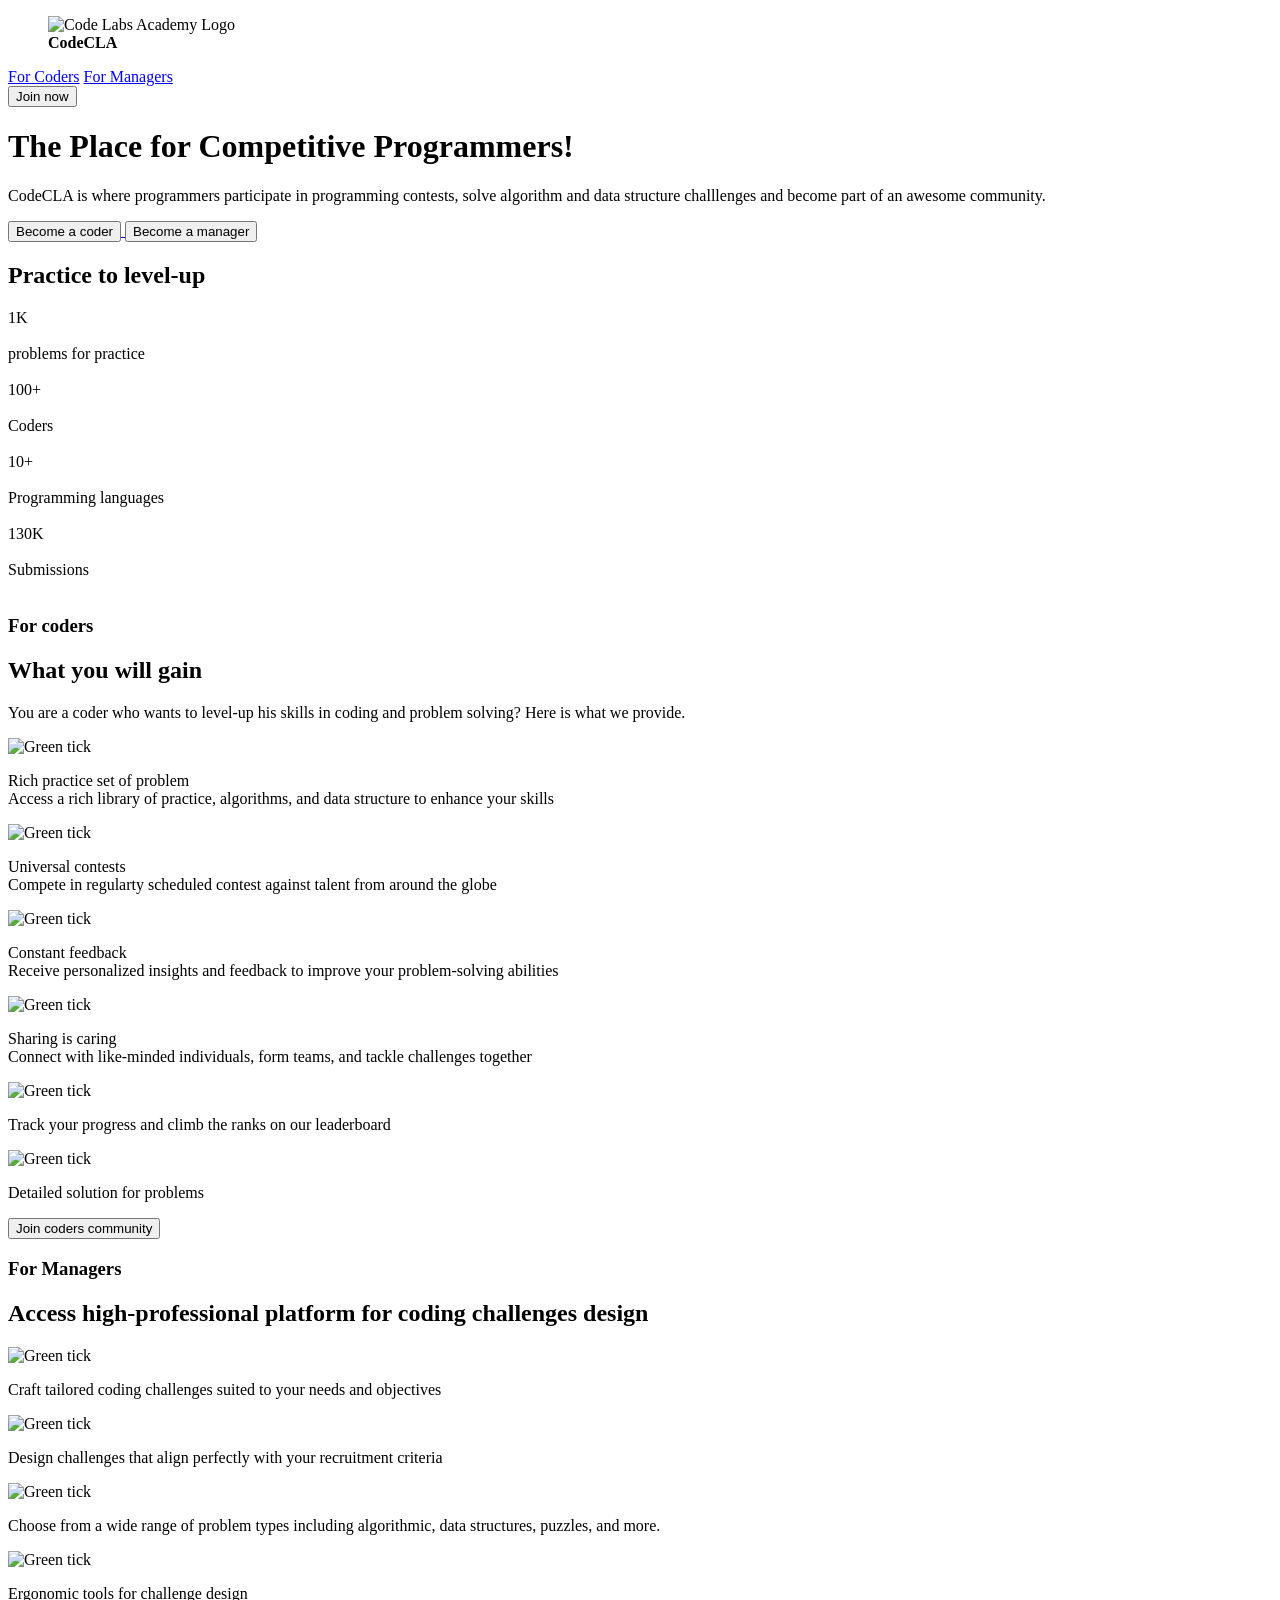
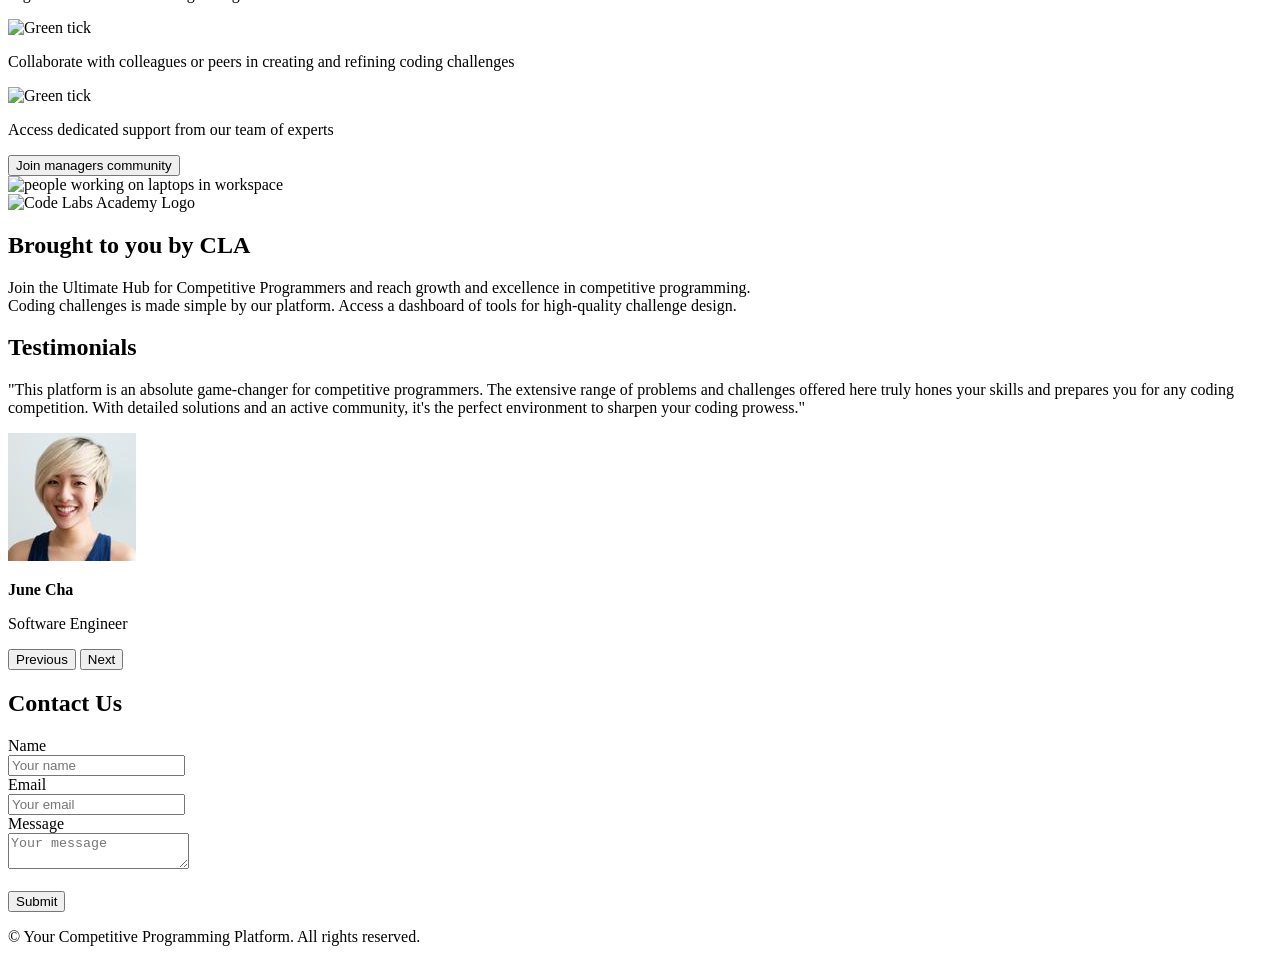
==== index.html @ bd76acc9 "fix html syntax" ====
<!doctype html>
<html lang="en">
  <head>
    <meta charset="UTF-8" />
    <meta name="viewport" content="width=device-width, initial-scale=1.0" />
    <title>Document</title>
  </head>
  <body>
    <header>
      <figure>
        <img src="assets/logo.svg" alt="Code Labs Academy Logo" />
        <figcaption><b>CodeCLA</b></figcaption>
      </figure>

      <a href="#for-coders">For Coders</a>
      <a href="#for-managers">For Managers</a>
      <br />
      <a href="pages/signup.html">
        <button type="button" id="joinBtn">Join now</button>
      </a>

      <h1>The Place for Competitive Programmers!</h1>

      <p>
        CodeCLA is where programmers participate in programming contests, solve
        algorithm and data structure challlenges and become part of an awesome
        community.
      </p>

      <a href="pages/signup.html">
        <button type="button" id="coderBtn">Become a coder</button>
      </a>
      <a href="pages/signup.html">
        <button type="button" id="managerBtn">Become a manager</button>
      </a>
    </header>

    <section>
      <h2>Practice to level-up</h2>
      <p>
        1K<br /><br />problems for practice<br /><br />
        100+<br /><br />Coders<br /><br />
        10+<br /><br />Programming languages<br /><br />
        130K <br /><br />Submissions<br /><br />
      </p>
    </section>

    <section>
      <h3 id="for-coders">For coders</h3>
      <h1>What you will gain</h1>
      <p>
        You are a coder who wants to level-up his skills in coding and problem
        solving? Here is what we provide.
      </p>
      <img src="assets/ok.svg" alt="Green tick" />
      <p>
        Rich practice set of problem<br />Access a rich library of practice,
        algorithms, and data structure to enhance your skills
      </p>
      <img src="assets/ok.svg" alt="Green tick" />
      <p>
        Universal contests<br />Compete in regularty scheduled contest against
        talent from around the globe
      </p>
      <img src="assets/ok.svg" alt="Green tick" />
      <p>
        Constant feedback<br />Receive personalized insights and feedback to
        improve your problem-solving abilities
      </p>
      <img src="assets/ok.svg" alt="Green tick" />
      <p>
        Sharing is caring<br />Connect with like-minded individuals, form teams,
        and tackle challenges together
      </p>
      <img src="assets/ok.svg" alt="Green tick" />
      <p>Track your progress and climb the ranks on our leaderboard</p>
      <img src="assets/ok.svg" alt="Green tick" />
      <p>Detailed solution for problems</p>

      <a href="pages/signup.html">
        <button type="button">Join coders community</button>
      </a>
    </section>

    <section>
      <h3 id="for-managers">For Managers</h3>
      <h1>Access high-professional platform for coding challenges design</h1>
      <img src="assets/ok.svg" alt="Green tick" />
      <p>
        Craft tailored coding challenges suited to your needs and objectives
      </p>
      <img src="assets/ok.svg" alt="Green tick" />
      <p>
        Design challenges that align perfectly with your recruitment criteria
      </p>
      <img src="assets/ok.svg" alt="Green tick" />
      <p>
        Choose from a wide range of problem types including algorithmic, data
        structures, puzzles, and more.
      </p>
      <img src="assets/ok.svg" alt="Green tick" />
      <p>Ergonomic tools for challenge design</p>
      <img src="assets/ok.svg" alt="Green tick" />
      <p>
        Collaborate with colleagues or peers in creating and refining coding
        challenges
      </p>
      <img src="assets/ok.svg" alt="Green tick" />
      <p>Access dedicated support from our team of experts</p>

      <a href="pages/signup.html">
        <button type="button">Join managers community</button>
      </a>
    </section>

    <section>
      <img src="assets/team.svg" alt="people working on laptops in workspace" />
      <br />
      <img src="assets/logo.svg" alt="Code Labs Academy Logo" />
    </section>

    <section>
      <h2>Brought to you by CLA</h2>
      <p>
        Join the Ultimate Hub for Competitive Programmers and reach growth and
        excellence in competitive programming. <br />
        Coding challenges is made simple by our platform. Access a dashboard of
        tools for high-quality challenge design.
      </p>
    </section>

    <section>
      <h2>Testimonials</h2>
      <p>
        "This platform is an absolute game-changer for competitive programmers.
        The extensive range of problems and challenges offered here truly hones
        your skills and prepares you for any coding competition. With detailed
        solutions and an active community, it's the perfect environment to
        sharpen your coding prowess."
      </p>
      <img src="assets/junecha.jpg" alt="June Cha" />
      <p><b>June Cha</b></p>
      <p>Software Engineer</p>
      <button type="button" id="prevBtn">Previous</button>
      <button type="button" id="nextBtn">Next</button>
    </section>

    <section>
      <h2>Contact Us</h2>
      <form action="/submit" method="post">
        <label for="name">Name</label><br />
        <input
          type="text"
          id="name"
          name="name"
          placeholder="Your name"
          required
        />
        <br />
        <label for="email">Email</label><br />
        <input
          type="email"
          id="email"
          name="email"
          placeholder="Your email"
          required
        />
        <br />
        <label for="message">Message</label><br />
        <textarea
          id="message"
          name="message"
          placeholder="Your message"
          required
        ></textarea>
        <br /><br />
        <button type="submit">Submit</button>
      </form>
    </section>

    <footer>
      <p>&copy; Your Competitive Programming Platform. All rights reserved.</p>
    </footer>
  </body>
</html>
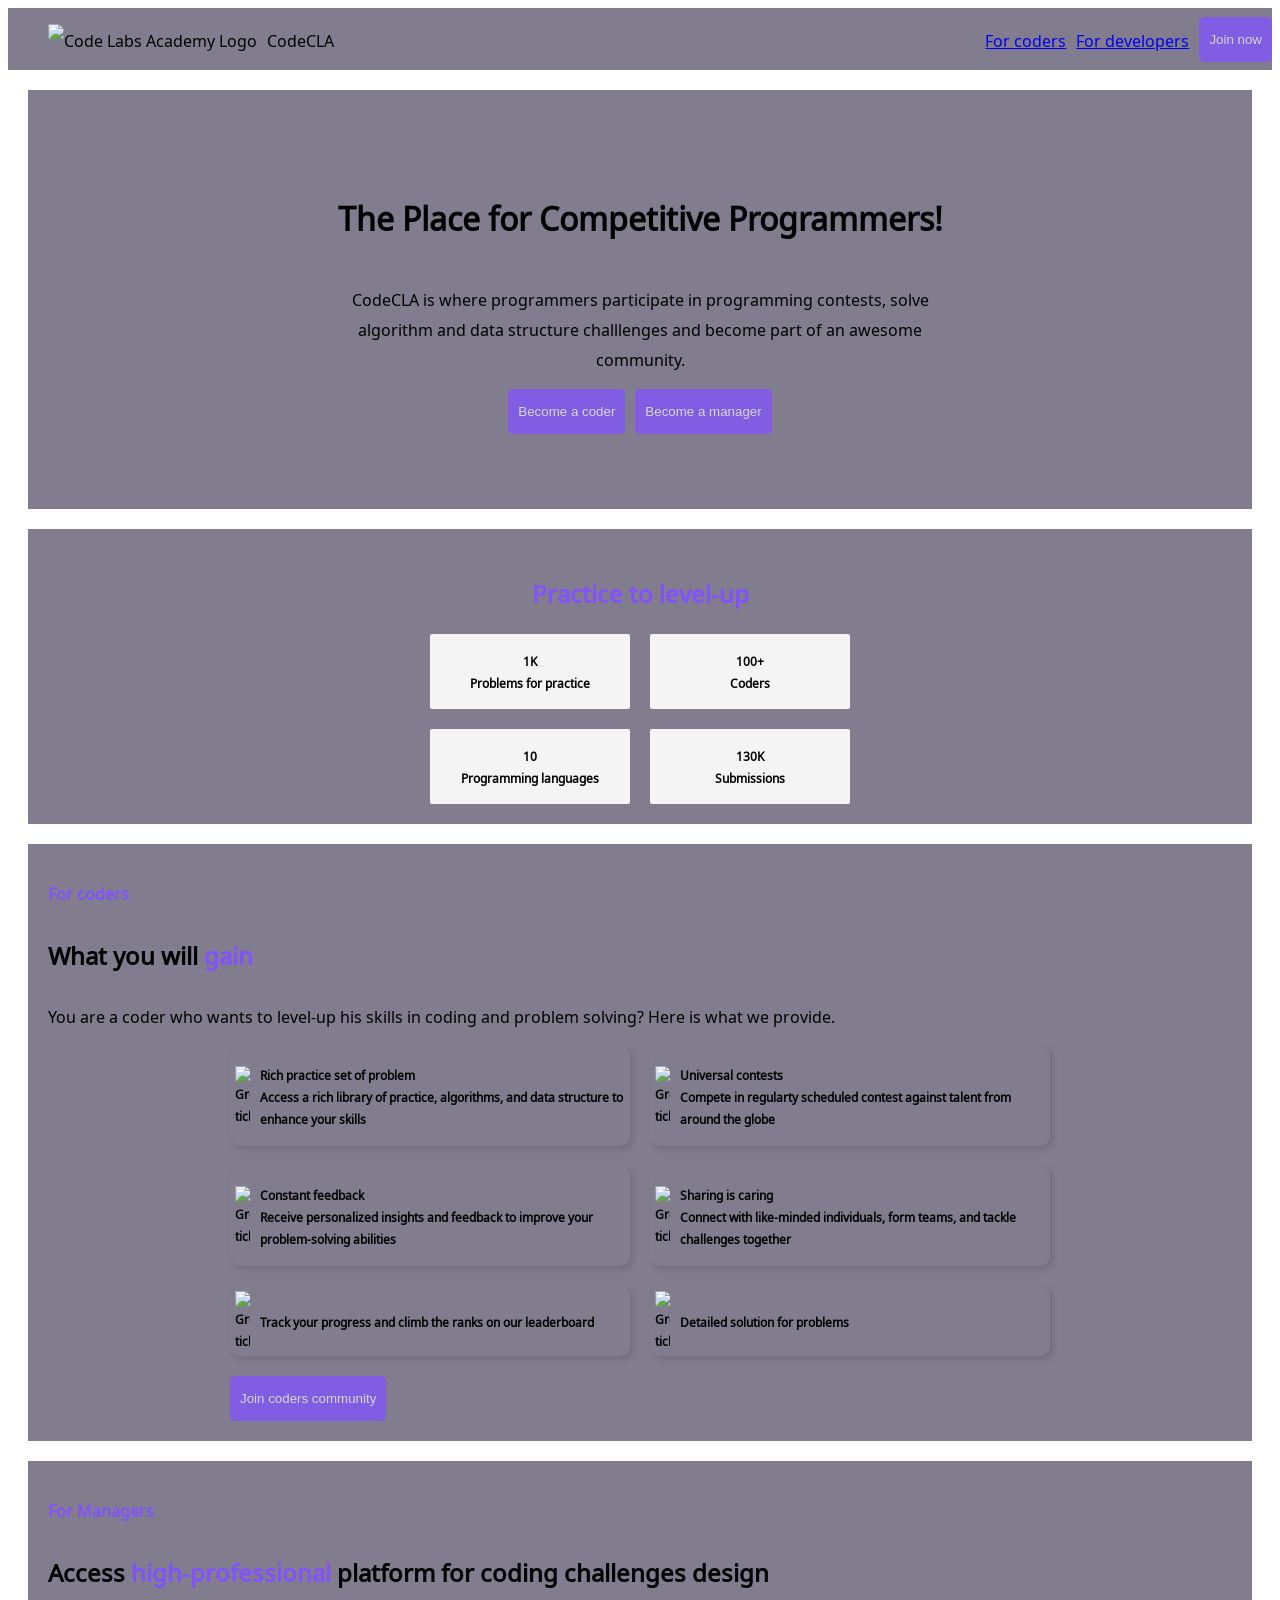
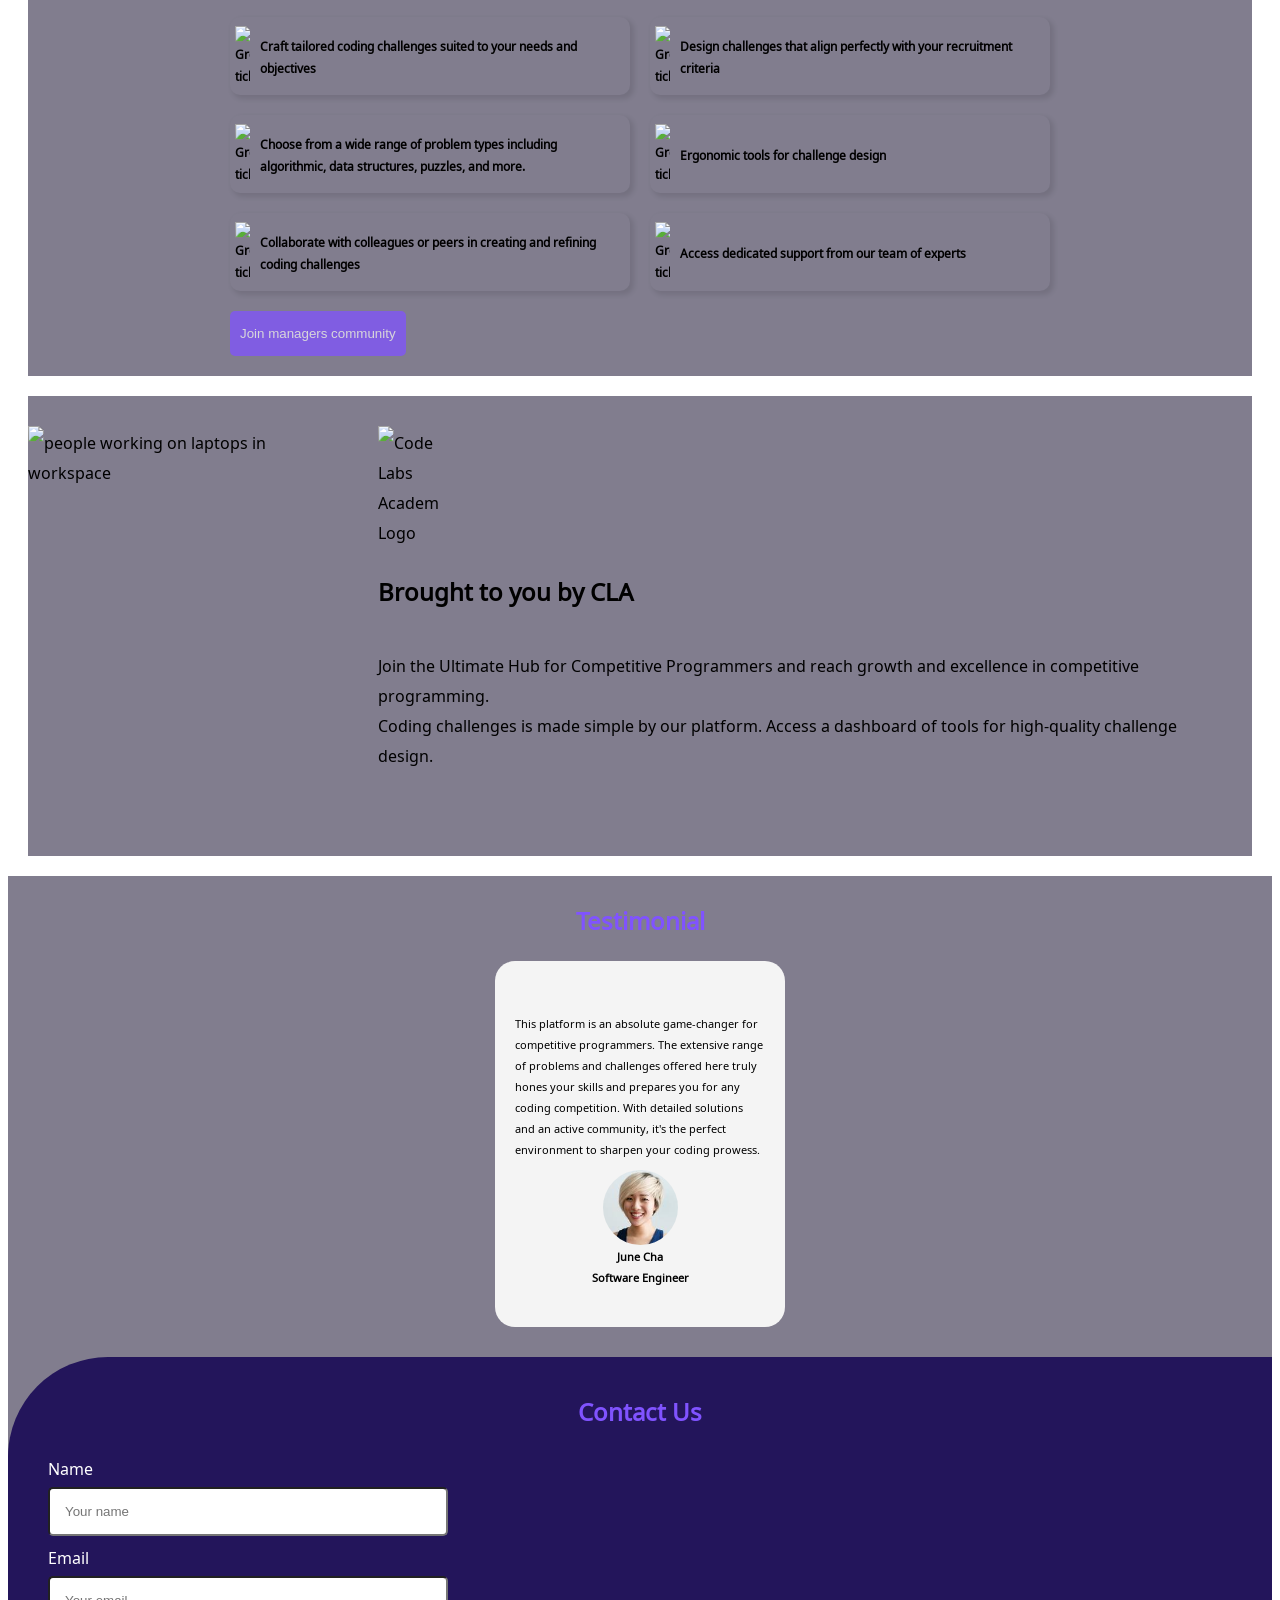
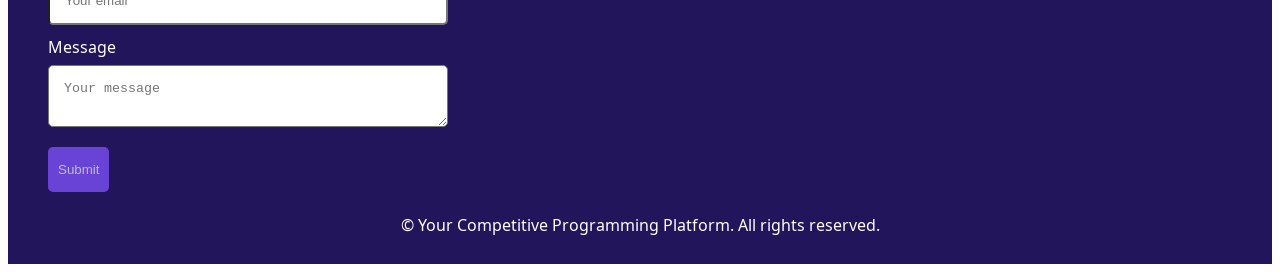
==== commit 12e0b7da: "css design" ====
--- a/index.html
+++ b/index.html
@@ -3,22 +3,37 @@
   <head>
     <meta charset="UTF-8" />
     <meta name="viewport" content="width=device-width, initial-scale=1.0" />
+    <link rel="preconnect" href="https://fonts.googleapis.com" />
+    <link rel="preconnect" href="https://fonts.gstatic.com" crossorigin />
+    <link
+      href="https://fonts.googleapis.com/css2?family=Martel+Sans:wght@200;300;400;600;700;800;900&display=swap"
+      rel="stylesheet"
+    />
+    <link
+      href="https://fonts.googleapis.com/css2?family=Martel+Sans:wght@200;300;400;600;700;800;900&family=Noto+Sans+Khojki&display=swap"
+      rel="stylesheet"
+    />
+    <link rel="stylesheet" href="style.css" />
     <title>Document</title>
   </head>
+
   <body>
-    <header>
-      <figure>
+    <nav>
+      <figure class="logo">
         <img src="assets/logo.svg" alt="Code Labs Academy Logo" />
-        <figcaption><b>CodeCLA</b></figcaption>
+        <figcaption>CodeCLA</figcaption>
       </figure>
 
-      <a href="#for-coders">For Coders</a>
-      <a href="#for-managers">For Managers</a>
-      <br />
-      <a href="pages/signup.html">
-        <button type="button" id="joinBtn">Join now</button>
-      </a>
-
+      <div class="nav-links">
+        <a href="#for-coders">For coders</a>
+        <a href="#for-developers">For developers</a>
+        <a href="pages/signup.html">
+          <button type="button" id="joinBtn">Join now</button>
+        </a>
+      </div>
+    </nav>
+
+    <header class="hero">
       <h1>The Place for Competitive Programmers!</h1>
 
       <p>
@@ -27,159 +42,228 @@
         community.
       </p>
 
-      <a href="pages/signup.html">
-        <button type="button" id="coderBtn">Become a coder</button>
-      </a>
-      <a href="pages/signup.html">
-        <button type="button" id="managerBtn">Become a manager</button>
-      </a>
+      <div class="hero-buttons">
+        <a href="pages/signup.html">
+          <button type="button" id="coderBtn">Become a coder</button>
+        </a>
+        <a href="pages/signup.html">
+          <button type="button" id="managerBtn">Become a manager</button>
+        </a>
+      </div>
     </header>
 
-    <section>
+    <section class="practice">
       <h2>Practice to level-up</h2>
-      <p>
-        1K<br /><br />problems for practice<br /><br />
-        100+<br /><br />Coders<br /><br />
-        10+<br /><br />Programming languages<br /><br />
-        130K <br /><br />Submissions<br /><br />
-      </p>
-    </section>
-
-    <section>
-      <h3 id="for-coders">For coders</h3>
-      <h1>What you will gain</h1>
+      <div class="stats">
+        <div class="box">
+          <span class="number">1K</span>
+          <span class="text">Problems for practice</span>
+        </div>
+        <div class="box">
+          <span class="number">100+</span>
+          <span class="text">Coders</span>
+        </div>
+        <div class="box">
+          <span class="number">10</span>
+          <span class="text">Programming languages</span>
+        </div>
+        <div class="box">
+          <span class="number">130K</span>
+          <span class="text">Submissions</span>
+        </div>
+      </div>
+    </section>
+
+    <section class="benefits">
+      <h2 id="for-coders">For coders</h2>
+      <h3>What you will <span>gain</span></h3>
       <p>
         You are a coder who wants to level-up his skills in coding and problem
         solving? Here is what we provide.
       </p>
-      <img src="assets/ok.svg" alt="Green tick" />
-      <p>
-        Rich practice set of problem<br />Access a rich library of practice,
-        algorithms, and data structure to enhance your skills
-      </p>
-      <img src="assets/ok.svg" alt="Green tick" />
-      <p>
-        Universal contests<br />Compete in regularty scheduled contest against
-        talent from around the globe
-      </p>
-      <img src="assets/ok.svg" alt="Green tick" />
-      <p>
-        Constant feedback<br />Receive personalized insights and feedback to
-        improve your problem-solving abilities
-      </p>
-      <img src="assets/ok.svg" alt="Green tick" />
-      <p>
-        Sharing is caring<br />Connect with like-minded individuals, form teams,
-        and tackle challenges together
-      </p>
-      <img src="assets/ok.svg" alt="Green tick" />
-      <p>Track your progress and climb the ranks on our leaderboard</p>
-      <img src="assets/ok.svg" alt="Green tick" />
-      <p>Detailed solution for problems</p>
-
-      <a href="pages/signup.html">
-        <button type="button">Join coders community</button>
-      </a>
-    </section>
-
-    <section>
-      <h3 id="for-managers">For Managers</h3>
-      <h1>Access high-professional platform for coding challenges design</h1>
-      <img src="assets/ok.svg" alt="Green tick" />
-      <p>
-        Craft tailored coding challenges suited to your needs and objectives
-      </p>
-      <img src="assets/ok.svg" alt="Green tick" />
-      <p>
-        Design challenges that align perfectly with your recruitment criteria
-      </p>
-      <img src="assets/ok.svg" alt="Green tick" />
-      <p>
-        Choose from a wide range of problem types including algorithmic, data
-        structures, puzzles, and more.
-      </p>
-      <img src="assets/ok.svg" alt="Green tick" />
-      <p>Ergonomic tools for challenge design</p>
-      <img src="assets/ok.svg" alt="Green tick" />
-      <p>
-        Collaborate with colleagues or peers in creating and refining coding
-        challenges
-      </p>
-      <img src="assets/ok.svg" alt="Green tick" />
-      <p>Access dedicated support from our team of experts</p>
-
-      <a href="pages/signup.html">
-        <button type="button">Join managers community</button>
-      </a>
-    </section>
-
-    <section>
-      <img src="assets/team.svg" alt="people working on laptops in workspace" />
-      <br />
-      <img src="assets/logo.svg" alt="Code Labs Academy Logo" />
-    </section>
-
-    <section>
-      <h2>Brought to you by CLA</h2>
-      <p>
-        Join the Ultimate Hub for Competitive Programmers and reach growth and
-        excellence in competitive programming. <br />
-        Coding challenges is made simple by our platform. Access a dashboard of
-        tools for high-quality challenge design.
-      </p>
-    </section>
-
-    <section>
-      <h2>Testimonials</h2>
-      <p>
-        "This platform is an absolute game-changer for competitive programmers.
-        The extensive range of problems and challenges offered here truly hones
-        your skills and prepares you for any coding competition. With detailed
-        solutions and an active community, it's the perfect environment to
-        sharpen your coding prowess."
-      </p>
-      <img src="assets/junecha.jpg" alt="June Cha" />
-      <p><b>June Cha</b></p>
-      <p>Software Engineer</p>
-      <button type="button" id="prevBtn">Previous</button>
-      <button type="button" id="nextBtn">Next</button>
-    </section>
-
-    <section>
-      <h2>Contact Us</h2>
-      <form action="/submit" method="post">
-        <label for="name">Name</label><br />
-        <input
-          type="text"
-          id="name"
-          name="name"
-          placeholder="Your name"
-          required
+
+      <div class="benefit-grid">
+        <div class="benefit-box">
+          <img src="assets/ok.svg" alt="Green tick" loading="lazy" />
+          <p>
+            Rich practice set of problem<br />Access a rich library of practice,
+            algorithms, and data structure to enhance your skills
+          </p>
+        </div>
+
+        <div class="benefit-box">
+          <img src="assets/ok.svg" alt="Green tick" loading="lazy" />
+          <p>
+            Universal contests<br />Compete in regularty scheduled contest
+            against talent from around the globe
+          </p>
+        </div>
+
+        <div class="benefit-box">
+          <img src="assets/ok.svg" alt="Green tick" loading="lazy" />
+          <p>
+            Constant feedback<br />Receive personalized insights and feedback to
+            improve your problem-solving abilities
+          </p>
+        </div>
+        <div class="benefit-box">
+          <img src="assets/ok.svg" alt="Green tick" loading="lazy" />
+          <p>
+            Sharing is caring<br />Connect with like-minded individuals, form
+            teams, and tackle challenges together
+          </p>
+        </div>
+        <div class="benefit-box">
+          <img src="assets/ok.svg" alt="Green tick" loading="lazy" />
+          <p>Track your progress and climb the ranks on our leaderboard</p>
+        </div>
+        <div class="benefit-box">
+          <img src="assets/ok.svg" alt="Green tick" loading="lazy" />
+          <p>Detailed solution for problems</p>
+        </div>
+
+        <a href="pages/signup.html">
+          <button type="button">Join coders community</button>
+        </a>
+      </div>
+    </section>
+
+    <section class="benefits">
+      <h2 id="for-managers">For Managers</h2>
+      <h3>
+        Access <span>high-professional</span> platform for coding challenges
+        design
+      </h3>
+
+      <div class="benefit-grid">
+        <div class="benefit-box">
+          <img src="assets/ok.svg" alt="Green tick" loading="lazy" />
+          <p>
+            Craft tailored coding challenges suited to your needs and objectives
+          </p>
+        </div>
+        <div class="benefit-box">
+          <img src="assets/ok.svg" alt="Green tick" loading="lazy" />
+          <p>
+            Design challenges that align perfectly with your recruitment
+            criteria
+          </p>
+        </div>
+        <div class="benefit-box">
+          <img src="assets/ok.svg" alt="Green tick" loading="lazy" />
+          <p>
+            Choose from a wide range of problem types including algorithmic,
+            data structures, puzzles, and more.
+          </p>
+        </div>
+        <div class="benefit-box">
+          <img src="assets/ok.svg" alt="Green tick" loading="lazy" />
+          <p>Ergonomic tools for challenge design</p>
+        </div>
+        <div class="benefit-box">
+          <img src="assets/ok.svg" alt="Green tick" loading="lazy" />
+          <p>
+            Collaborate with colleagues or peers in creating and refining coding
+            challenges
+          </p>
+        </div>
+        <div class="benefit-box">
+          <img src="assets/ok.svg" alt="Green tick" loading="lazy" />
+          <p>Access dedicated support from our team of experts</p>
+        </div>
+
+        <a href="pages/signup.html">
+          <button type="button">Join managers community</button>
+        </a>
+      </div>
+    </section>
+
+    <section class="showcase">
+      <img
+        class="classroom"
+        src="assets/team.svg"
+        alt="people working on laptops in workspace"
+        loading="lazy"
+      />
+      <div class="showcase-content">
+        <img
+          class="showcase-logo"
+          src="assets/logo.svg"
+          alt="Code Labs Academy Logo"
+          loading="lazy"
         />
-        <br />
-        <label for="email">Email</label><br />
-        <input
-          type="email"
-          id="email"
-          name="email"
-          placeholder="Your email"
-          required
+
+        <h2>Brought to you by CLA</h2>
+        <p>
+          Join the Ultimate Hub for Competitive Programmers and reach growth and
+          excellence in competitive programming. <br />
+          Coding challenges is made simple by our platform. Access a dashboard
+          of tools for high-quality challenge design.
+        </p>
+      </div>
+    </section>
+
+    <section class="testimonials">
+      <h2>Testimonial</h2>
+      <div class="testimonial-box">
+        <p class="testimonial-text">
+          This platform is an absolute game-changer for competitive programmers.
+          The extensive range of problems and challenges offered here truly
+          hones your skills and prepares you for any coding competition. With
+          detailed solutions and an active community, it's the perfect
+          environment to sharpen your coding prowess.
+        </p>
+        <img
+          class="testimonial-img"
+          src="assets/junecha.jpg"
+          alt="June Cha"
+          loading="lazy"
         />
-        <br />
-        <label for="message">Message</label><br />
-        <textarea
-          id="message"
-          name="message"
-          placeholder="Your message"
-          required
-        ></textarea>
-        <br /><br />
-        <button type="submit">Submit</button>
-      </form>
-    </section>
-
-    <footer>
-      <p>&copy; Your Competitive Programming Platform. All rights reserved.</p>
-    </footer>
+        <p class="testimonial-name">June Cha</p>
+        <p class="testimonial-title">Software Engineer</p>
+      </div>
+      <!--<button type="button" id="prevBtn">Previous</button>
+      <button type="button" id="nextBtn">Next</button>-->
+    </section>
+
+    <section class="contact">
+      <div class="contact-form">
+        <h2>Contact Us</h2>
+        <form class="form" action="/submit" method="post">
+          <label class="form-label" for="name">Name</label>
+          <input
+            class="form-input"
+            type="text"
+            id="name"
+            name="name"
+            placeholder="Your name"
+            required
+          />
+          <label class="form-label" for="email">Email</label>
+          <input
+            class="form-input"
+            type="email"
+            id="email"
+            name="email"
+            placeholder="Your email"
+            required
+          />
+          <label class="form-label" for="message">Message</label>
+          <textarea
+            class="form-input"
+            id="message"
+            name="message"
+            placeholder="Your message"
+            required
+          ></textarea>
+          <button type="submit">Submit</button>
+        </form>
+        <footer class="footer">
+          <p>
+            &copy; Your Competitive Programming Platform. All rights reserved.
+          </p>
+        </footer>
+      </div>
+    </section>
   </body>
 </html>
--- a/style.css
+++ b/style.css
@@ -0,0 +1,337 @@
+:root {
+  --primary-color: #8053ff;
+  --main-body-color: #23155b;
+  --gray-light-color: #f4f4f4;
+  --white-color: #ffffff;
+  --background-color: #817d8e;
+  --sign-button: blue;
+}
+
+body {
+  font-family: "Noto Sans Khojki", sans-serif;
+}
+
+h2,
+h3 {
+  color: var(--primary-color);
+  font-weight: bold;
+}
+
+/* Design for buttons */
+button {
+  background-color: var(--primary-color);
+  color: var(--gray-light-color);
+  opacity: 0.75;
+  border: none;
+  padding: 15px 10px;
+  border-radius: 5px;
+  cursor: pointer;
+}
+
+/* Different style for login and sign-up buttons */
+.sign-btn {
+  background-color: var(--sign-button);
+  border: none;
+  align-self: center;
+  width: 60%;
+}
+
+/* General form design */
+.form {
+  display: flex;
+  flex-direction: column;
+  align-items: flex-start;
+  width: 400px;
+}
+
+.form-label {
+  color: var(--white-color);
+  margin-bottom: 5px;
+}
+
+.form-input {
+  box-sizing: border-box;
+  width: 100%;
+  padding: 15px;
+  margin-bottom: 5px;
+  border-radius: 5px;
+}
+
+.form button {
+  width: auto;
+  padding: 15px 10px;
+  margin-top: 15px;
+  border: none;
+}
+
+/*INDEX.HTML*/
+
+/* Navigation bar */
+nav {
+  display: flex;
+  justify-content: space-between;
+  align-items: center;
+  background-color: var(--background-color);
+}
+
+.logo,
+.nav-links {
+  display: flex;
+  align-items: center;
+  gap: 10px;
+}
+
+/* Hero section */
+.hero {
+  display: flex;
+  flex-direction: column;
+  align-items: center;
+  background-color: var(--background-color);
+  text-align: center;
+  padding: 75px;
+  margin: 20px;
+}
+
+.hero p {
+  max-width: 600px;
+}
+
+.hero-buttons {
+  display: flex;
+  gap: 10px;
+}
+
+/* Section for statics of the system
+Note: probably have to change the sizing of the grid/boxes later on for responsive design */
+.practice {
+  text-align: center;
+  background-color: var(--background-color);
+  padding: 20px;
+  margin: 20px;
+}
+
+.stats {
+  display: grid;
+  grid-template-columns: repeat(2, 200px);
+  grid-auto-rows: 75px;
+  justify-content: center;
+  gap: 20px;
+}
+
+.stats > .box {
+  display: flex;
+  justify-content: center;
+  flex-direction: column;
+  align-items: center;
+  font-size: 0.75rem;
+  font-weight: bold;
+  background-color: var(--gray-light-color);
+  border-radius: 2px;
+}
+
+/* Feature section for coders and managers */
+
+.benefits {
+  padding: 20px;
+  margin: 20px;
+  background-color: var(--background-color);
+}
+
+.benefits h2 {
+  font-size: 1rem;
+}
+
+.benefits h3 {
+  color: black;
+  font-size: 1.5rem;
+}
+
+.benefits h3 > span {
+  color: var(--primary-color);
+}
+
+.benefit-grid {
+  display: grid;
+  grid-template-columns: repeat(2, 400px);
+  justify-content: center;
+  gap: 20px;
+}
+
+.benefit-box {
+  display: flex;
+  align-items: center;
+  gap: 10px;
+  background-color: var(--background-color);
+
+  font-size: 0.75rem;
+  font-weight: bold;
+  text-align: left;
+
+  box-shadow: 3px 3px 5px 1px rgba(0, 0, 0, 0.1);
+  border-radius: 10px;
+  padding: 5px;
+}
+
+.benefit-box img {
+  width: 15px;
+}
+
+/* Showcase section */
+.showcase {
+  display: flex;
+  background-color: var(--background-color);
+  margin: 20px;
+  padding-top: 30px;
+  padding-bottom: 30px;
+}
+
+.classroom {
+  border-top-right-radius: 50px;
+  border-bottom-right-radius: 50px;
+  height: 400px;
+}
+
+.showcase-content {
+  display: flex;
+  flex-direction: column;
+  padding-left: 40px;
+  padding-right: 40px;
+  gap: 1px;
+}
+
+.showcase-logo {
+  width: 60px;
+}
+
+.showcase h2 {
+  color: black;
+}
+
+/* Testimonials section
+OBS: buttons will be fixed in the Responsive Design Assignment  */
+.testimonials {
+  background-color: var(--background-color);
+  display: flex;
+  flex-direction: column;
+  align-items: center;
+}
+
+.testimonial-box {
+  display: flex;
+  flex-direction: column;
+  align-items: center;
+
+  background-color: var(--gray-light-color);
+  padding: 40px 20px 40px 20px;
+  border-radius: 20px;
+  max-width: 275px;
+  margin-bottom: 30px;
+}
+
+.testimonial-text {
+  font-size: 0.7rem;
+  max-width: 250px;
+}
+
+.testimonial-img {
+  width: 75px;
+  border-radius: 50%;
+}
+
+.testimonial-name {
+  font-weight: bold;
+  font-size: 0.7rem;
+  margin: 0;
+}
+
+.testimonial-title {
+  font-weight: bold;
+  font-size: 0.7rem;
+  margin: 0;
+}
+
+/* Contact us/header section */
+.contact {
+  background-color: var(--background-color);
+}
+
+.contact-form {
+  background-color: var(--main-body-color);
+  border-top-left-radius: 100px;
+  padding: 10px 40px;
+}
+
+.contact-form h2 {
+  text-align: center;
+}
+
+.footer {
+  color: var(--white-color);
+  text-align: center;
+}
+
+/* SIGNIN.HTML and SIGNUP.HTML */
+
+/* Sign-in and sign-up pages */
+.signin {
+  display: flex;
+  width: 100%;
+  min-height: 100vh;
+  background-color: var(--background-color);
+}
+
+.signin > .boy-side {
+  flex: 1;
+  display: flex;
+  align-items: center;
+  justify-content: center;
+  background-color: var(--main-body-color);
+}
+
+.signin > .boy-side img {
+  width: 50%;
+}
+
+.signin > .form-side {
+  flex: 1;
+  display: flex;
+  flex-direction: column;
+  align-items: center;
+  justify-content: center;
+  padding: 20px;
+}
+
+.form-side > .form-box {
+  display: flex;
+  flex-direction: column;
+  align-items: center;
+  background-color: var(--white-color);
+  padding: 20px;
+  border-radius: 5px;
+  box-shadow: 3px 3px 5px 1px rgba(41, 39, 39, 0.1);
+  width: 350px;
+}
+
+.form-side h1 {
+  font-size: 1.5rem;
+  color: var(--primary-color);
+}
+
+.form-side form {
+  display: flex;
+  flex-direction: column;
+  align-items: stretch;
+  gap: 10px;
+  width: 100%;
+}
+
+.signin .sign-form .form-input {
+  background-color: var(--main-body-color);
+  border: none;
+  color: var(--white-color);
+}
+
+.signin .sign-form .form-input::placeholder {
+  color: white;
+  opacity: 0.75;
+}
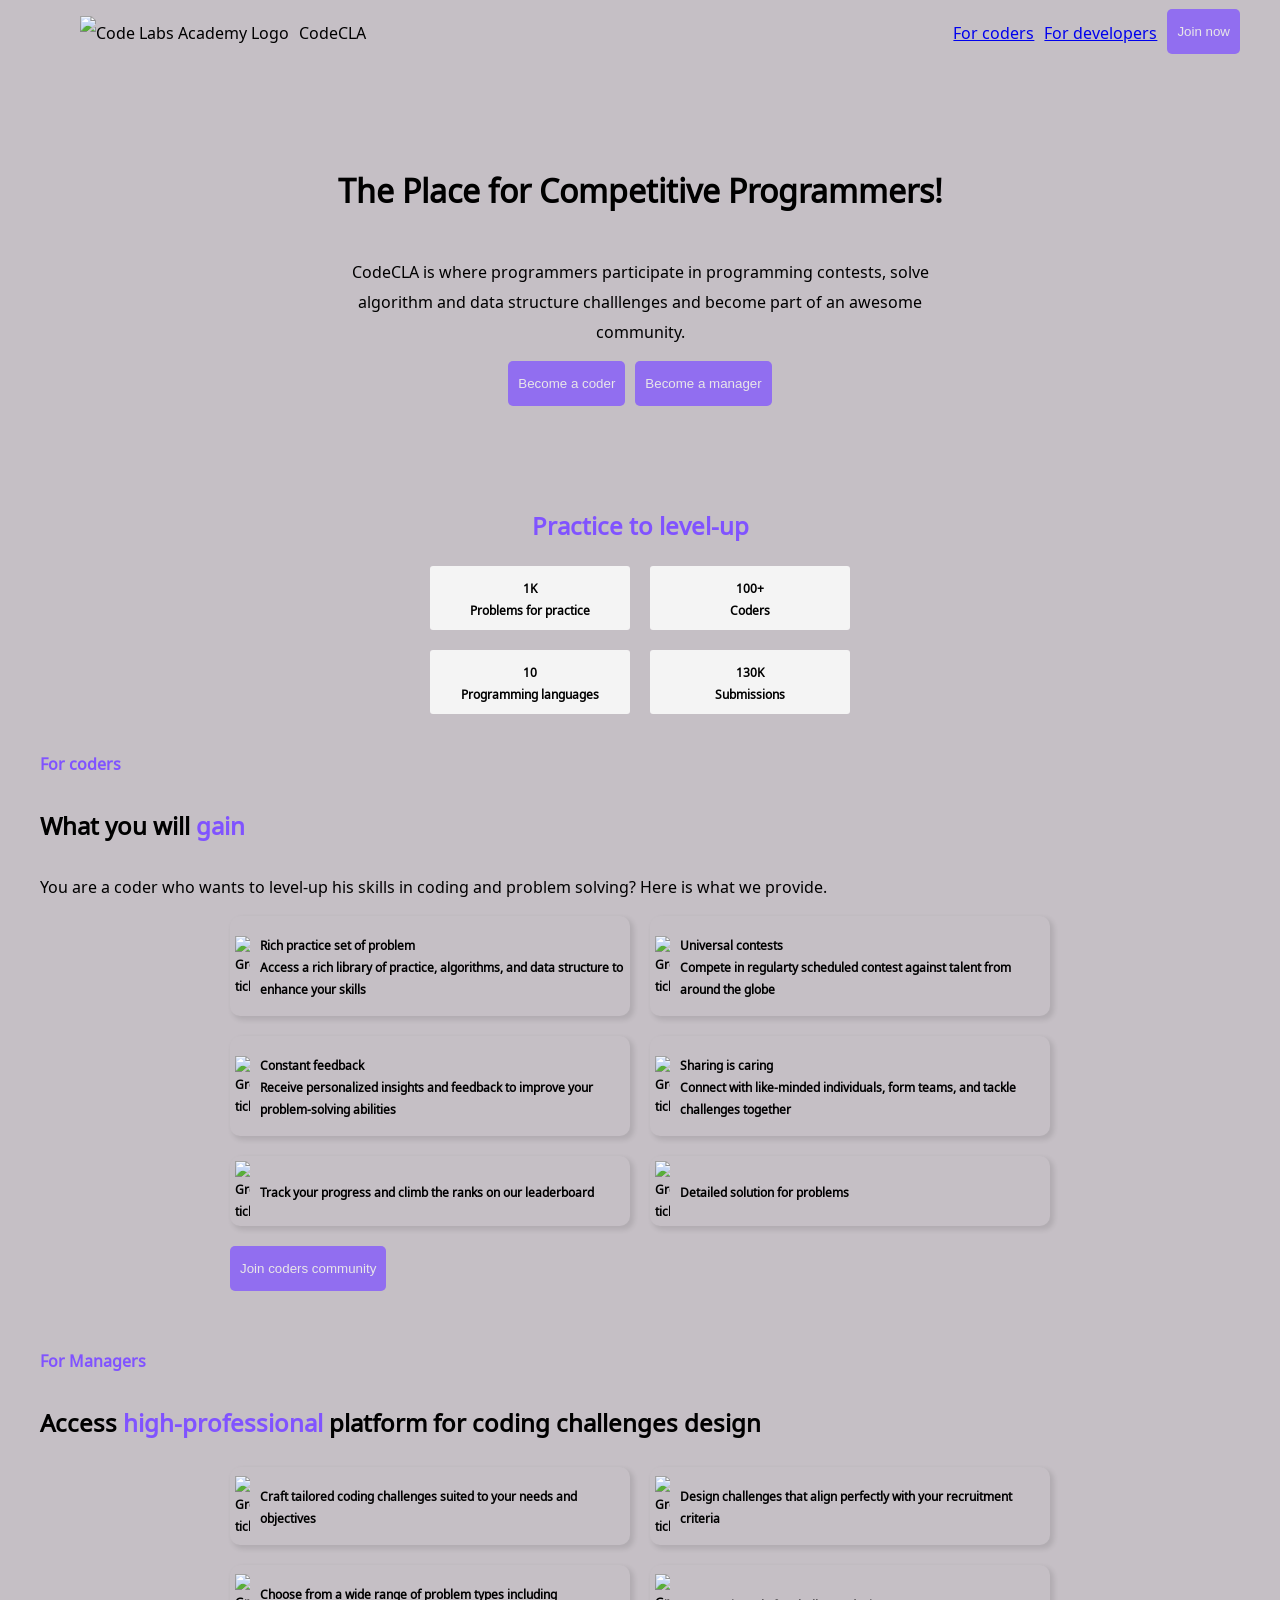
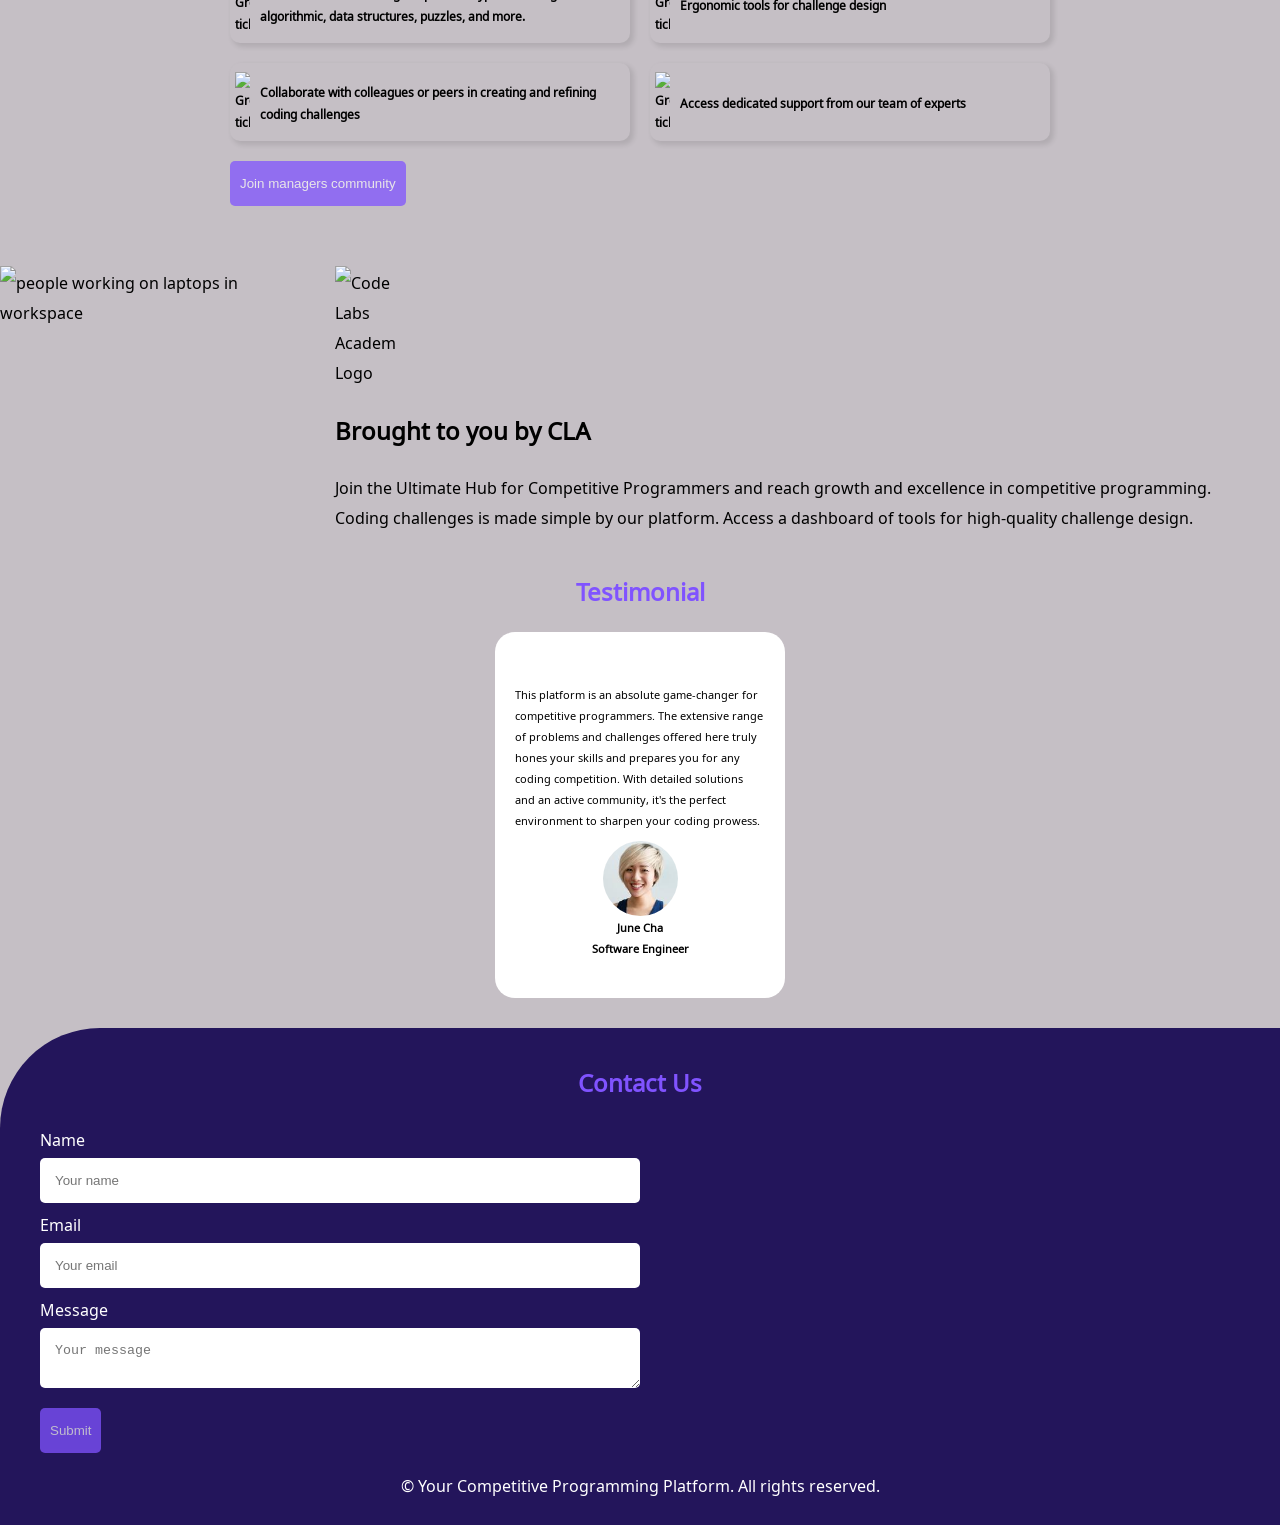
==== commit 6fc4cfb9: "css fix, container, grid" ====
--- a/index.html
+++ b/index.html
@@ -18,7 +18,7 @@
   </head>
 
   <body>
-    <nav>
+    <nav class="container">
       <figure class="logo">
         <img src="assets/logo.svg" alt="Code Labs Academy Logo" />
         <figcaption>CodeCLA</figcaption>
@@ -33,7 +33,7 @@
       </div>
     </nav>
 
-    <header class="hero">
+    <header class="hero container">
       <h1>The Place for Competitive Programmers!</h1>
 
       <p>
@@ -52,7 +52,7 @@
       </div>
     </header>
 
-    <section class="practice">
+    <section class="practice container">
       <h2>Practice to level-up</h2>
       <div class="stats">
         <div class="box">
@@ -74,7 +74,7 @@
       </div>
     </section>
 
-    <section class="benefits">
+    <section class="benefits container">
       <h2 id="for-coders">For coders</h2>
       <h3>What you will <span>gain</span></h3>
       <p>
@@ -128,7 +128,7 @@
       </div>
     </section>
 
-    <section class="benefits">
+    <section class="benefits container">
       <h2 id="for-managers">For Managers</h2>
       <h3>
         Access <span>high-professional</span> platform for coding challenges
--- a/style.css
+++ b/style.css
@@ -3,8 +3,21 @@
   --main-body-color: #23155b;
   --gray-light-color: #f4f4f4;
   --white-color: #ffffff;
-  --background-color: #817d8e;
+  --background-color: #c5bfc5;
   --sign-button: blue;
+}
+
+html,
+body {
+  margin: 0;
+  padding: 0;
+  background-color: var(--background-color);
+}
+
+.container {
+  max-width: 1200px;
+  margin: auto;
+  padding-inline: 20px;
 }
 
 body {
@@ -41,7 +54,6 @@
   display: flex;
   flex-direction: column;
   align-items: flex-start;
-  width: 400px;
 }
 
 .form-label {
@@ -55,6 +67,7 @@
   padding: 15px;
   margin-bottom: 5px;
   border-radius: 5px;
+  border: none;
 }
 
 .form button {
@@ -71,7 +84,6 @@
   display: flex;
   justify-content: space-between;
   align-items: center;
-  background-color: var(--background-color);
 }
 
 .logo,
@@ -86,10 +98,8 @@
   display: flex;
   flex-direction: column;
   align-items: center;
-  background-color: var(--background-color);
   text-align: center;
   padding: 75px;
-  margin: 20px;
 }
 
 .hero p {
@@ -105,15 +115,11 @@
 Note: probably have to change the sizing of the grid/boxes later on for responsive design */
 .practice {
   text-align: center;
-  background-color: var(--background-color);
-  padding: 20px;
-  margin: 20px;
 }
 
 .stats {
   display: grid;
-  grid-template-columns: repeat(2, 200px);
-  grid-auto-rows: 75px;
+  grid-template-columns: repeat(2, minmax(0, 200px));
   justify-content: center;
   gap: 20px;
 }
@@ -126,15 +132,14 @@
   font-size: 0.75rem;
   font-weight: bold;
   background-color: var(--gray-light-color);
-  border-radius: 2px;
+  border-radius: 3px;
+  padding: 10px;
 }
 
 /* Feature section for coders and managers */
 
 .benefits {
   padding: 20px;
-  margin: 20px;
-  background-color: var(--background-color);
 }
 
 .benefits h2 {
@@ -150,14 +155,14 @@
   color: var(--primary-color);
 }
 
-.benefit-grid {
+.benefits .benefit-grid {
   display: grid;
-  grid-template-columns: repeat(2, 400px);
+  grid-template-columns: repeat(2, minmax(0, 400px));
   justify-content: center;
   gap: 20px;
 }
 
-.benefit-box {
+.benefits .benefit-box {
   display: flex;
   align-items: center;
   gap: 10px;
@@ -172,35 +177,25 @@
   padding: 5px;
 }
 
-.benefit-box img {
+.benefits .benefit-box img {
   width: 15px;
 }
 
-/* Showcase section */
 .showcase {
-  display: flex;
-  background-color: var(--background-color);
-  margin: 20px;
-  padding-top: 30px;
-  padding-bottom: 30px;
-}
-
-.classroom {
-  border-top-right-radius: 50px;
-  border-bottom-right-radius: 50px;
-  height: 400px;
-}
-
-.showcase-content {
-  display: flex;
-  flex-direction: column;
-  padding-left: 40px;
-  padding-right: 40px;
-  gap: 1px;
-}
-
-.showcase-logo {
-  width: 60px;
+  display: grid;
+  grid-template-columns: 1fr 3fr;
+  column-gap: 20px;
+  margin-top: 40px;
+}
+
+.showcase .classroom {
+  border-top-right-radius: 20%;
+  border-bottom-right-radius: 20%;
+  max-height: 450px;
+}
+
+.showcase .showcase-logo {
+  max-width: 60px;
 }
 
 .showcase h2 {
@@ -210,7 +205,6 @@
 /* Testimonials section
 OBS: buttons will be fixed in the Responsive Design Assignment  */
 .testimonials {
-  background-color: var(--background-color);
   display: flex;
   flex-direction: column;
   align-items: center;
@@ -220,8 +214,8 @@
   display: flex;
   flex-direction: column;
   align-items: center;
-
-  background-color: var(--gray-light-color);
+  background-color: var(--white-color);
+
   padding: 40px 20px 40px 20px;
   border-radius: 20px;
   max-width: 275px;
@@ -265,6 +259,10 @@
   text-align: center;
 }
 
+.contact-form .form-input {
+  width: 50%;
+}
+
 .footer {
   color: var(--white-color);
   text-align: center;
@@ -309,7 +307,7 @@
   padding: 20px;
   border-radius: 5px;
   box-shadow: 3px 3px 5px 1px rgba(41, 39, 39, 0.1);
-  width: 350px;
+  width: 60%;
 }
 
 .form-side h1 {
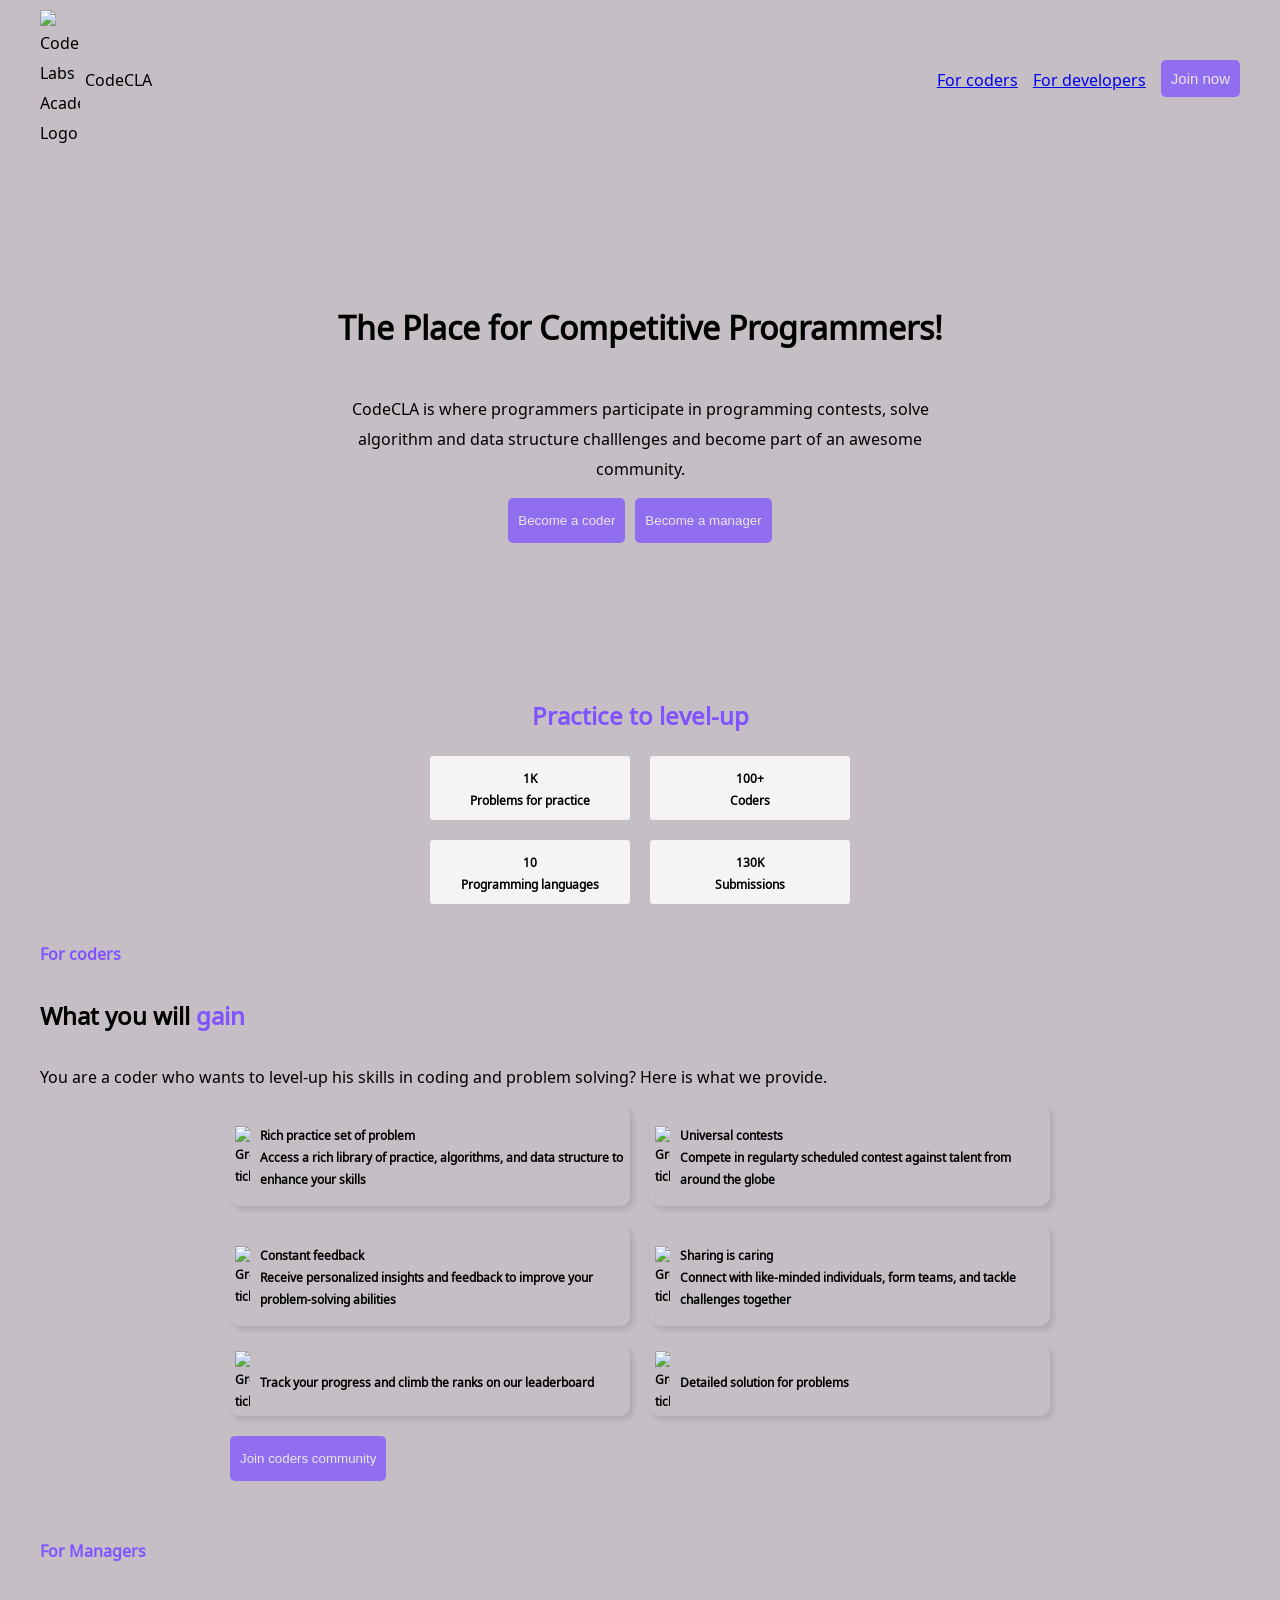
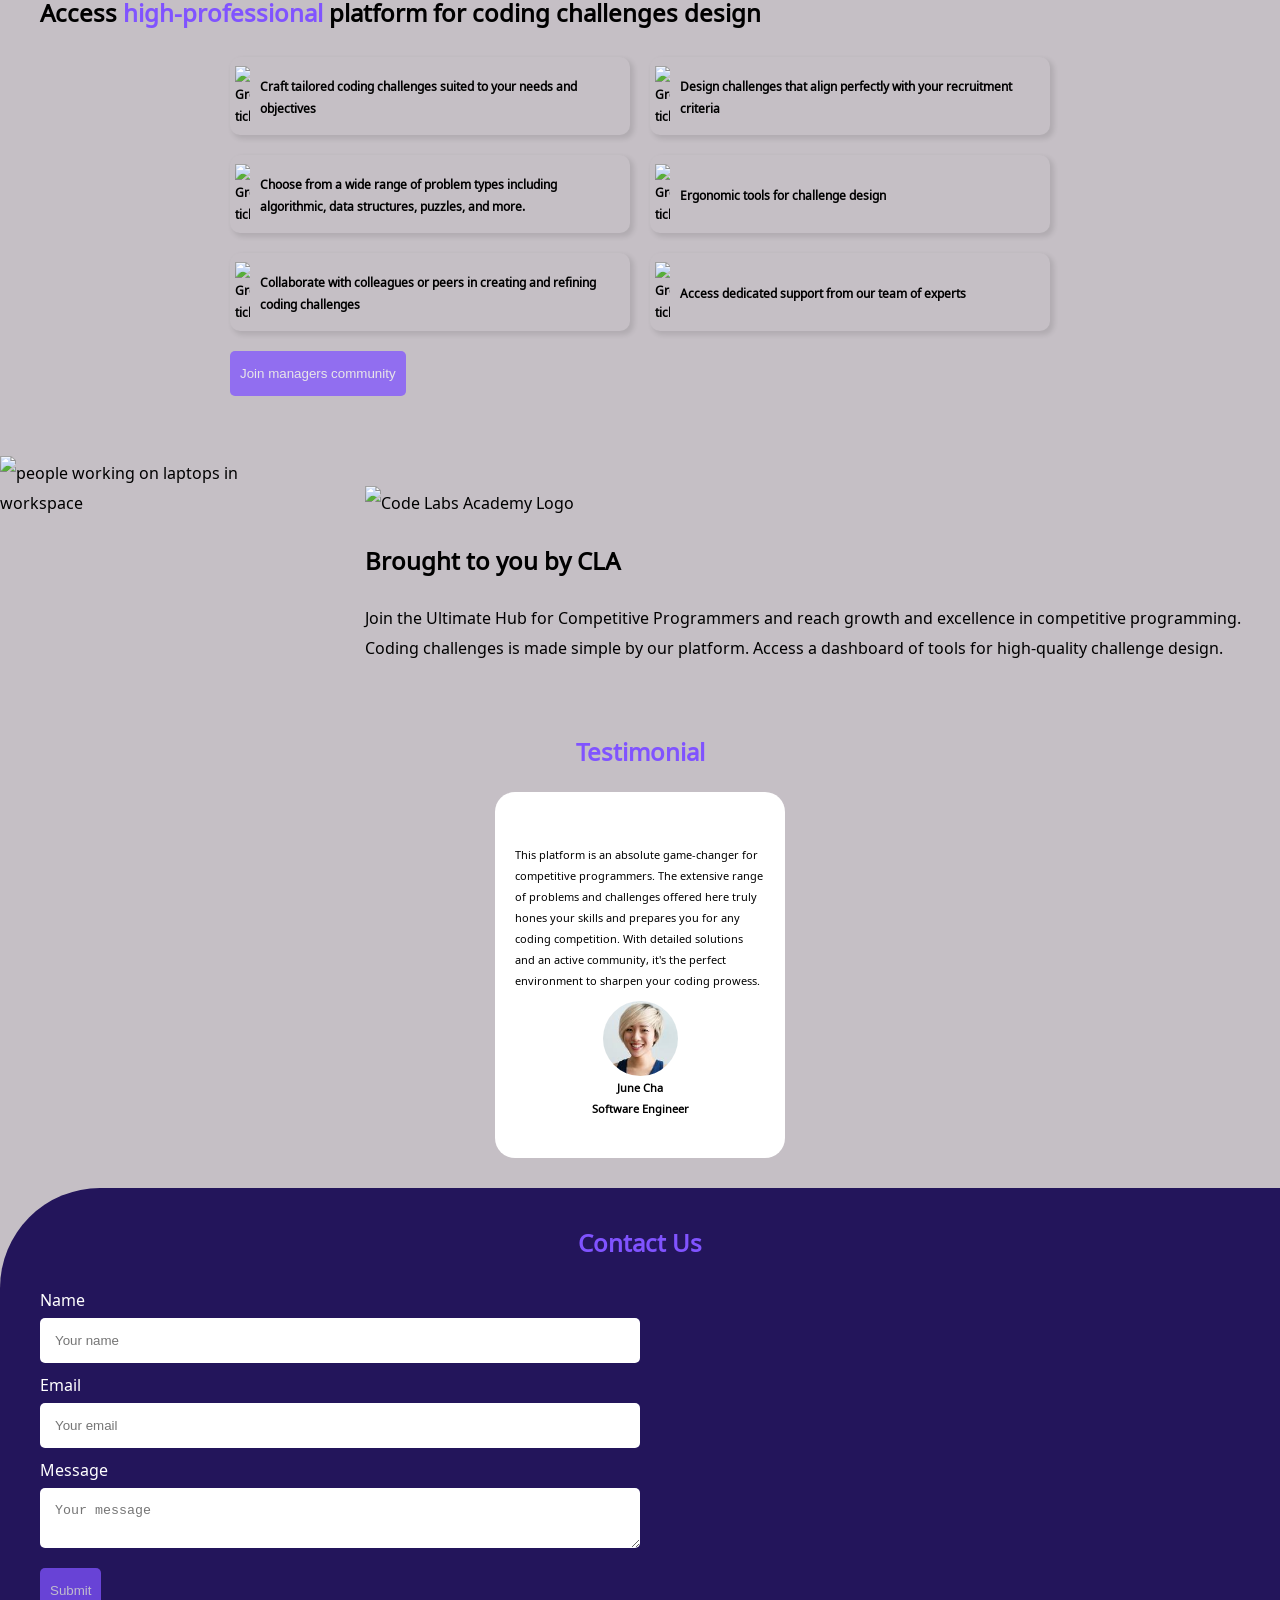
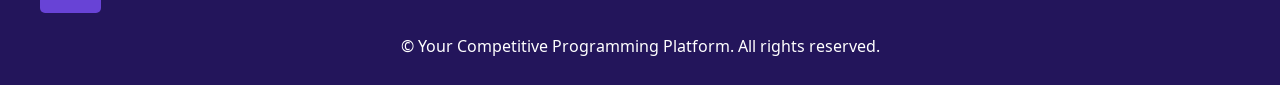
==== commit 33f8b0b6: "responsive design" ====
--- a/index.html
+++ b/index.html
@@ -13,7 +13,9 @@
       href="https://fonts.googleapis.com/css2?family=Martel+Sans:wght@200;300;400;600;700;800;900&family=Noto+Sans+Khojki&display=swap"
       rel="stylesheet"
     />
-    <link rel="stylesheet" href="style.css" />
+    <link rel="stylesheet" href="css/landingpage.css" />
+    <link rel="stylesheet" href="css/common.css" />
+
     <title>Document</title>
   </head>
 
--- a/css/landingpage.css
+++ b/css/landingpage.css
@@ -0,0 +1,292 @@
+/*INDEX.HTML*/
+
+/* Navigation bar */
+nav {
+  display: flex;
+  justify-content: space-between;
+  align-items: center;
+  gap: 5px;
+  padding-top: 10px;
+}
+
+nav > .logo,
+nav > .nav-links {
+  display: flex;
+  align-items: center;
+  gap: 5px;
+}
+
+nav > .logo {
+  margin: 0;
+  flex-shrink: 0;
+}
+
+nav > .logo img {
+  width: 25px;
+}
+
+nav > .logo figcaption {
+  font-size: 12px;
+}
+
+nav > .nav-links a {
+  font-size: 0.75rem;
+}
+
+nav > .nav-links button {
+  font-size: 0.75rem;
+  padding: 5px 5px;
+}
+
+/* Hero section */
+.hero {
+  display: flex;
+  flex-direction: column;
+  padding: 10%;
+}
+
+.hero p {
+  max-width: 600px;
+}
+
+.hero-buttons {
+  display: flex;
+  gap: 10px;
+}
+
+/* Section for statics of the system
+Note: probably have to change the sizing of the grid/boxes later on for responsive design */
+.practice {
+  text-align: center;
+}
+
+.stats {
+  display: grid;
+  grid-template-columns: repeat(2, minmax(0, 200px));
+  justify-content: center;
+  gap: 20px;
+}
+
+.stats > .box {
+  display: flex;
+  justify-content: center;
+  flex-direction: column;
+  align-items: center;
+  font-size: 0.75rem;
+  font-weight: bold;
+  background-color: var(--gray-light-color);
+  border-radius: 3px;
+  padding: 10px;
+}
+
+/* Feature section for coders and managers */
+
+.benefits {
+  padding: 20px;
+}
+
+.benefits h2 {
+  font-size: 1rem;
+}
+
+.benefits h3 {
+  color: black;
+  font-size: 1.5rem;
+}
+
+.benefits h3 > span {
+  color: var(--primary-color);
+}
+
+.benefits .benefit-grid {
+  display: grid;
+  justify-content: center;
+  gap: 20px;
+}
+
+.benefits .benefit-box {
+  display: flex;
+  align-items: center;
+  gap: 10px;
+  background-color: var(--background-color);
+
+  font-size: 0.75rem;
+  font-weight: bold;
+  text-align: left;
+
+  border: 1px solid black;
+  border-radius: 10px;
+  padding: 5px;
+}
+
+.benefits .benefit-box img {
+  width: 15px;
+}
+
+/* Showcase section */
+
+.showcase {
+  display: grid;
+  grid-template-columns: 1fr;
+  margin-top: 20px;
+}
+
+.showcase .classroom {
+  border-top-right-radius: 20%;
+  border-bottom-right-radius: 20%;
+  max-height: 350px;
+}
+
+.showcase .showcase-content {
+  padding: 30px;
+}
+
+.showcase h2 {
+  color: black;
+}
+
+/* Testimonials section
+OBS: buttons will be fixed in the Responsive Design Assignment  */
+.testimonials {
+  display: flex;
+  flex-direction: column;
+  align-items: center;
+}
+
+.testimonial-box {
+  display: flex;
+  flex-direction: column;
+  align-items: center;
+  background-color: var(--white-color);
+
+  padding: 40px 20px 40px 20px;
+  border-radius: 20px;
+  max-width: 275px;
+  margin-bottom: 30px;
+}
+
+.testimonial-text {
+  font-size: 0.7rem;
+  max-width: 250px;
+}
+
+.testimonial-img {
+  width: 75px;
+  border-radius: 50%;
+}
+
+.testimonial-name {
+  font-weight: bold;
+  font-size: 0.7rem;
+  margin: 0;
+}
+
+.testimonial-title {
+  font-weight: bold;
+  font-size: 0.7rem;
+  margin: 0;
+}
+
+/* Contact us/header section */
+.contact-form {
+  background-color: var(--main-body-color);
+  border-top-left-radius: 100px;
+  padding: 10px 40px;
+}
+
+.contact-form .form-input {
+  width: 50%;
+}
+
+.footer {
+  color: var(--white-color);
+  text-align: center;
+}
+
+@media screen and (min-width: 401px) and (max-width: 960px) {
+  body {
+    .hero {
+      align-items: center;
+      text-align: center;
+    }
+
+    nav > .logo img {
+      width: 40px;
+    }
+
+    nav > .logo figcaption {
+      font-size: 14px;
+    }
+
+    nav > .nav-links {
+      gap: 10px;
+    }
+
+    nav > .nav-links a {
+      font-size: 14px;
+    }
+
+    nav > .nav-links button {
+      font-size: 14px;
+      padding: 7px 10px;
+    }
+
+    .benefits .benefit-grid {
+      grid-template-columns: repeat(2, minmax(0, 400px));
+    }
+    .benefits .benefit-box {
+      box-shadow: 3px 3px 5px 1px rgba(0, 0, 0, 0.1);
+      border: none;
+    }
+  }
+}
+
+@media screen and (min-width: 961px) {
+  body {
+    nav > .logo img {
+      width: 40px;
+    }
+
+    nav > .logo figcaption {
+      font-size: 16px;
+    }
+
+    nav > .nav-links {
+      gap: 15px;
+    }
+
+    nav > .nav-links a {
+      font-size: 16px;
+    }
+
+    nav > .nav-links button {
+      font-size: 15px;
+      padding: 10px 10px;
+    }
+
+    .hero {
+      align-items: center;
+      text-align: center;
+    }
+
+    .benefits .benefit-grid {
+      grid-template-columns: repeat(2, minmax(0, 400px));
+    }
+
+    .benefits .benefit-box {
+      box-shadow: 3px 3px 5px 1px rgba(0, 0, 0, 0.1);
+      border: none;
+    }
+
+    .showcase {
+      display: grid;
+      grid-template-columns: 1fr 3fr;
+      column-gap: 20px;
+      margin-top: 40px;
+    }
+
+    .contact-form h2 {
+      text-align: center;
+    }
+  }
+}
--- a/css/common.css
+++ b/css/common.css
@@ -0,0 +1,80 @@
+/* Common styles for the website */
+
+:root {
+  --primary-color: #8053ff;
+  --main-body-color: #23155b;
+  --gray-light-color: #f4f4f4;
+  --white-color: #ffffff;
+  --background-color: #c5bfc5;
+  --sign-button: blue;
+}
+
+html,
+body {
+  margin: 0;
+  padding: 0;
+  background-color: var(--background-color);
+}
+
+.container {
+  max-width: 1200px;
+  margin: auto;
+  padding-inline: 20px;
+}
+
+body {
+  font-family: "Noto Sans Khojki", sans-serif;
+}
+
+h2,
+h3 {
+  color: var(--primary-color);
+  font-weight: bold;
+}
+
+/* Design for buttons */
+button {
+  background-color: var(--primary-color);
+  color: var(--gray-light-color);
+  opacity: 0.75;
+  border: none;
+  padding: 15px 10px;
+  border-radius: 5px;
+  cursor: pointer;
+}
+
+/* Different style for login and sign-up buttons */
+.sign-btn {
+  background-color: var(--sign-button);
+  border: none;
+  align-self: center;
+  width: 60%;
+}
+
+/* General form design */
+.form {
+  display: flex;
+  flex-direction: column;
+  align-items: flex-start;
+}
+
+.form-label {
+  color: var(--white-color);
+  margin-bottom: 5px;
+}
+
+.form-input {
+  box-sizing: border-box;
+  width: 100%;
+  padding: 15px;
+  margin-bottom: 5px;
+  border-radius: 5px;
+  border: none;
+}
+
+.form button {
+  width: auto;
+  padding: 15px 10px;
+  margin-top: 15px;
+  border: none;
+}
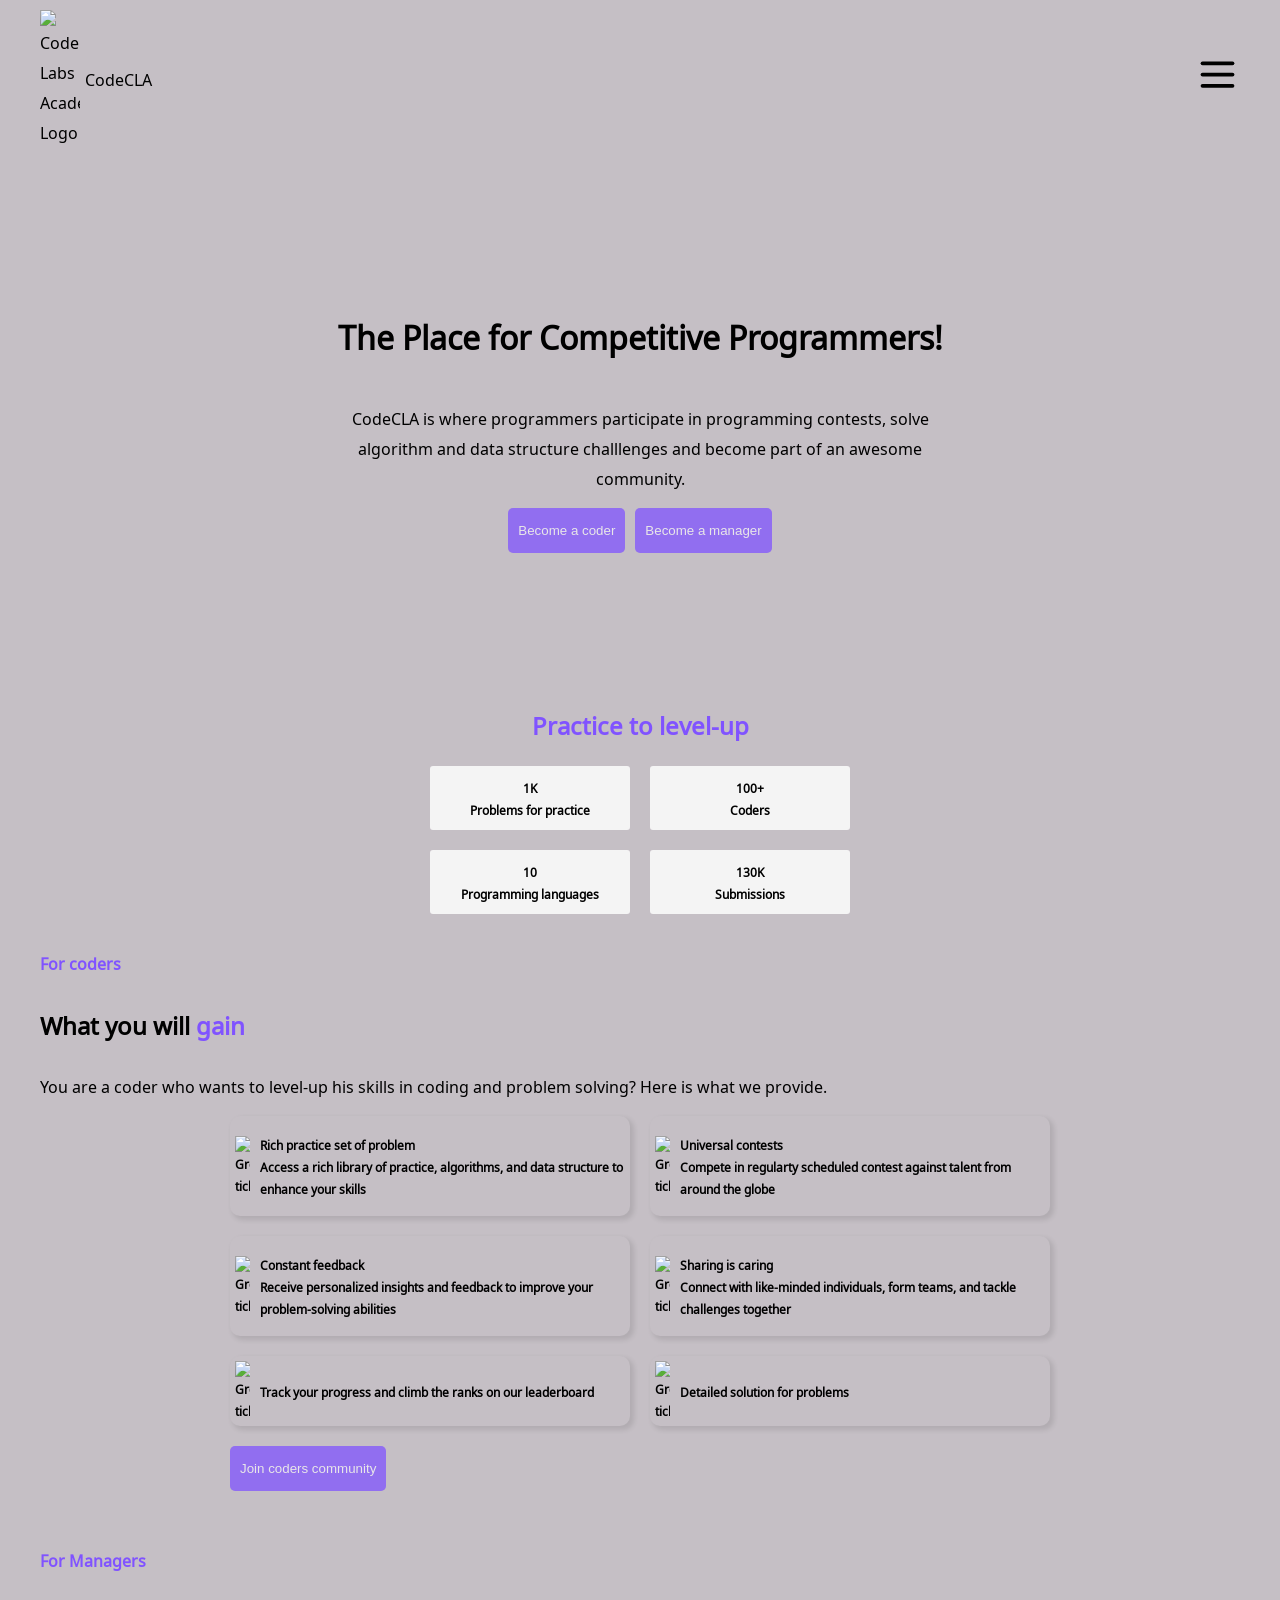
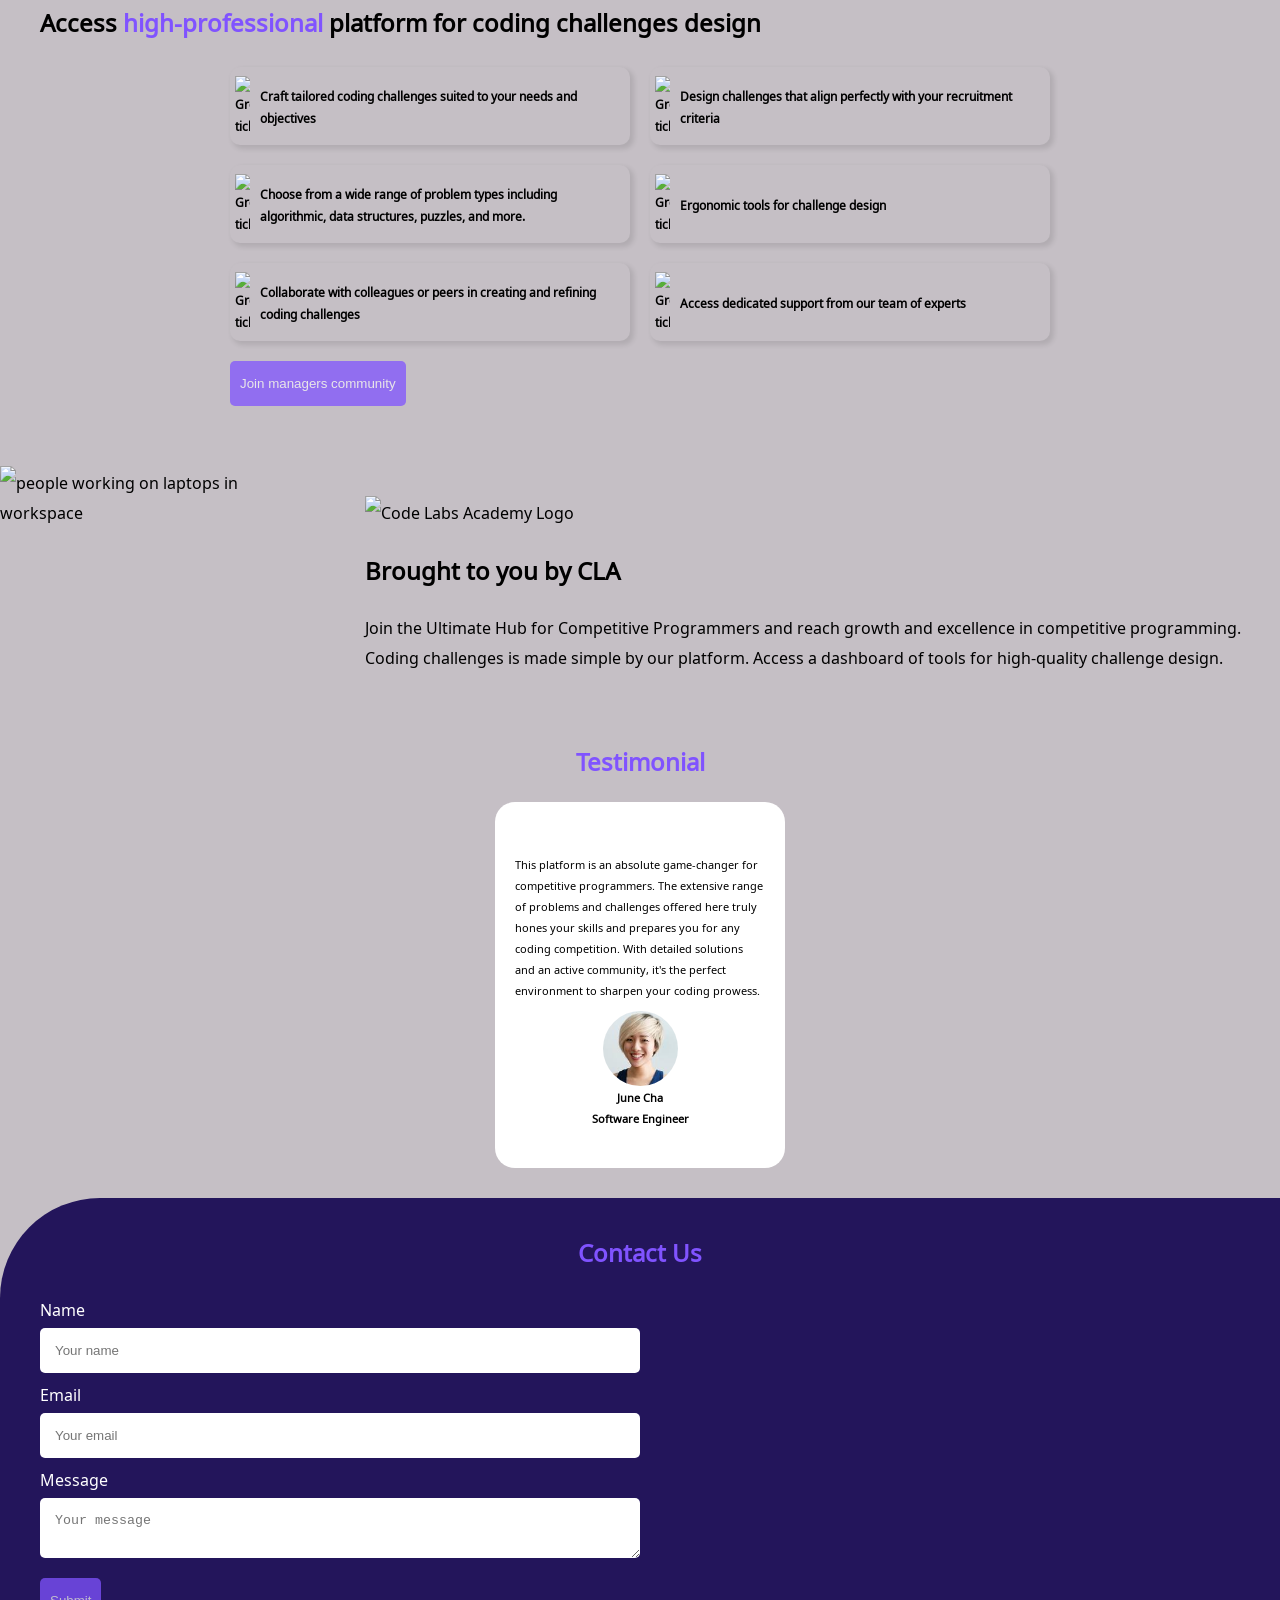
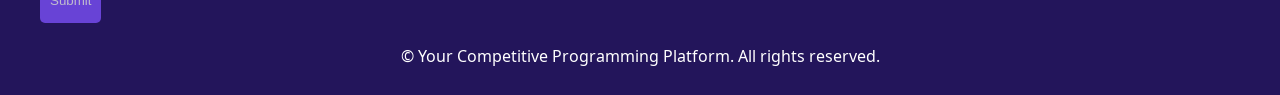
==== commit f3c5a753: "responsive design update" ====
--- a/index.html
+++ b/index.html
@@ -26,12 +26,19 @@
         <figcaption>CodeCLA</figcaption>
       </figure>
 
-      <div class="nav-links">
-        <a href="#for-coders">For coders</a>
-        <a href="#for-developers">For developers</a>
-        <a href="pages/signup.html">
-          <button type="button" id="joinBtn">Join now</button>
-        </a>
+      <div class="nav-menu">
+        <img
+          class="menu-btn"
+          src="assets/burger-menu.svg"
+          alt="Menu of three lines"
+        />
+        <div class="menu-content">
+          <a href="#for-coders">For coders</a>
+          <a href="#for-developers">For developers</a>
+          <a href="pages/signup.html">
+            <button type="button" id="joinBtn">Join now</button>
+          </a>
+        </div>
       </div>
     </nav>
 
--- a/css/landingpage.css
+++ b/css/landingpage.css
@@ -5,19 +5,14 @@
   display: flex;
   justify-content: space-between;
   align-items: center;
+  padding: 10px 15px;
+}
+
+nav > .logo {
+  display: flex;
+  align-items: center;
+  margin: 0;
   gap: 5px;
-  padding-top: 10px;
-}
-
-nav > .logo,
-nav > .nav-links {
-  display: flex;
-  align-items: center;
-  gap: 5px;
-}
-
-nav > .logo {
-  margin: 0;
   flex-shrink: 0;
 }
 
@@ -29,11 +24,40 @@
   font-size: 12px;
 }
 
-nav > .nav-links a {
+nav > .nav-menu {
+  position: relative;
+  margin-left: auto;
+}
+
+.nav-menu .menu-btn {
+  width: 45px;
+}
+
+.nav-menu .menu-content {
+  display: none;
+  position: absolute;
+  top: 100%;
+  right: 0;
+  min-width: 100px;
+  background-color: var(--white-color);
+  box-shadow: 0 4px 8px rgba(0, 0, 0, 0.1);
+  padding: 5px;
+}
+
+.nav-menu:hover .menu-content,
+.nav-menu:focus-within .menu-content {
+  display: grid;
+}
+
+.nav-menu .menu-content a {
+  display: block;
   font-size: 0.75rem;
-}
-
-nav > .nav-links button {
+  color: black;
+  text-decoration: none;
+  white-space: nowrap;
+}
+
+.nav-menu .menu-content button {
   font-size: 0.75rem;
   padding: 5px 5px;
 }
@@ -218,15 +242,20 @@
       font-size: 14px;
     }
 
-    nav > .nav-links {
+    nav > .nav-menu {
       gap: 10px;
     }
 
-    nav > .nav-links a {
+    .nav-menu .menu-content {
+      min-width: 120px;
+      padding: 15px;
+    }
+
+    nav > .nav-menu .menu-content a {
       font-size: 14px;
     }
 
-    nav > .nav-links button {
+    nav > .nav-menu .menu-content button {
       font-size: 14px;
       padding: 7px 10px;
     }
@@ -251,15 +280,15 @@
       font-size: 16px;
     }
 
-    nav > .nav-links {
+    nav > .nav-menu {
       gap: 15px;
     }
 
-    nav > .nav-links a {
+    nav > .nav-menu .menu-content a {
       font-size: 16px;
     }
 
-    nav > .nav-links button {
+    nav > .nav-menu .menu-content button {
       font-size: 15px;
       padding: 10px 10px;
     }
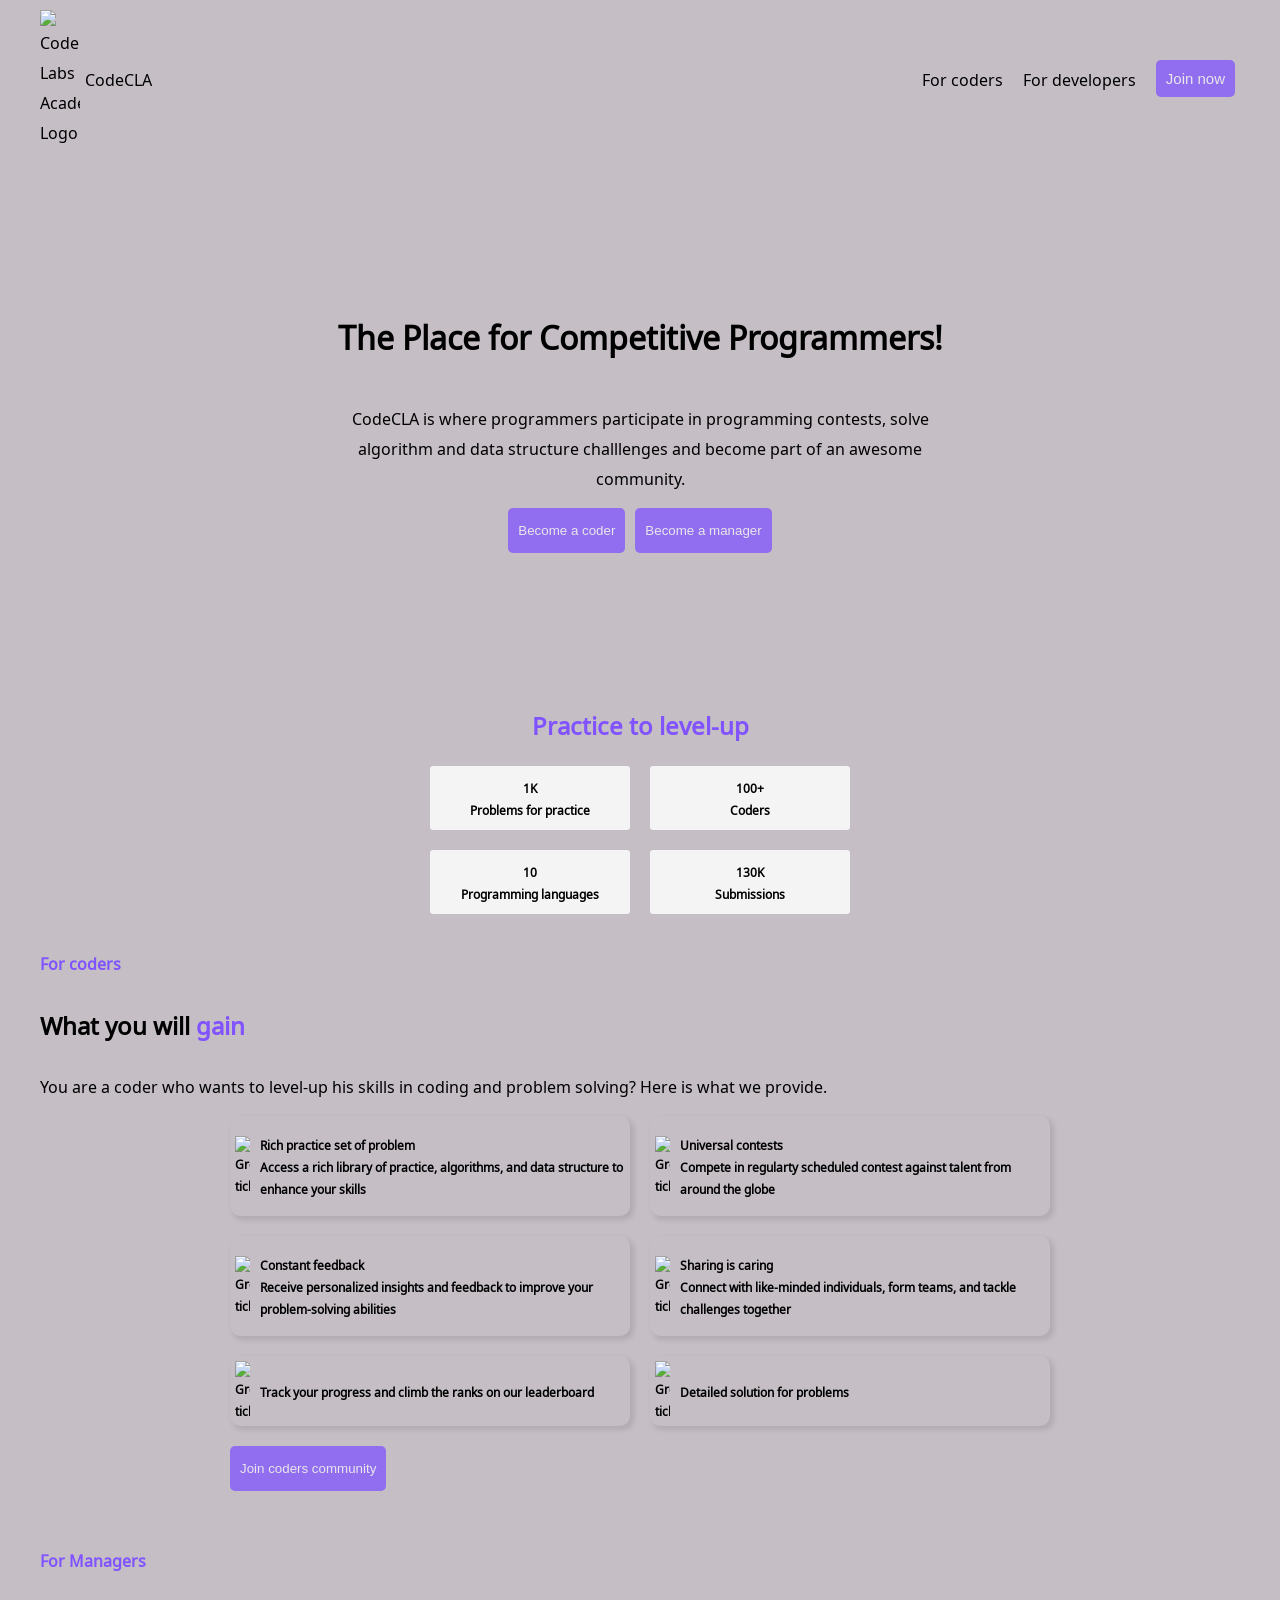
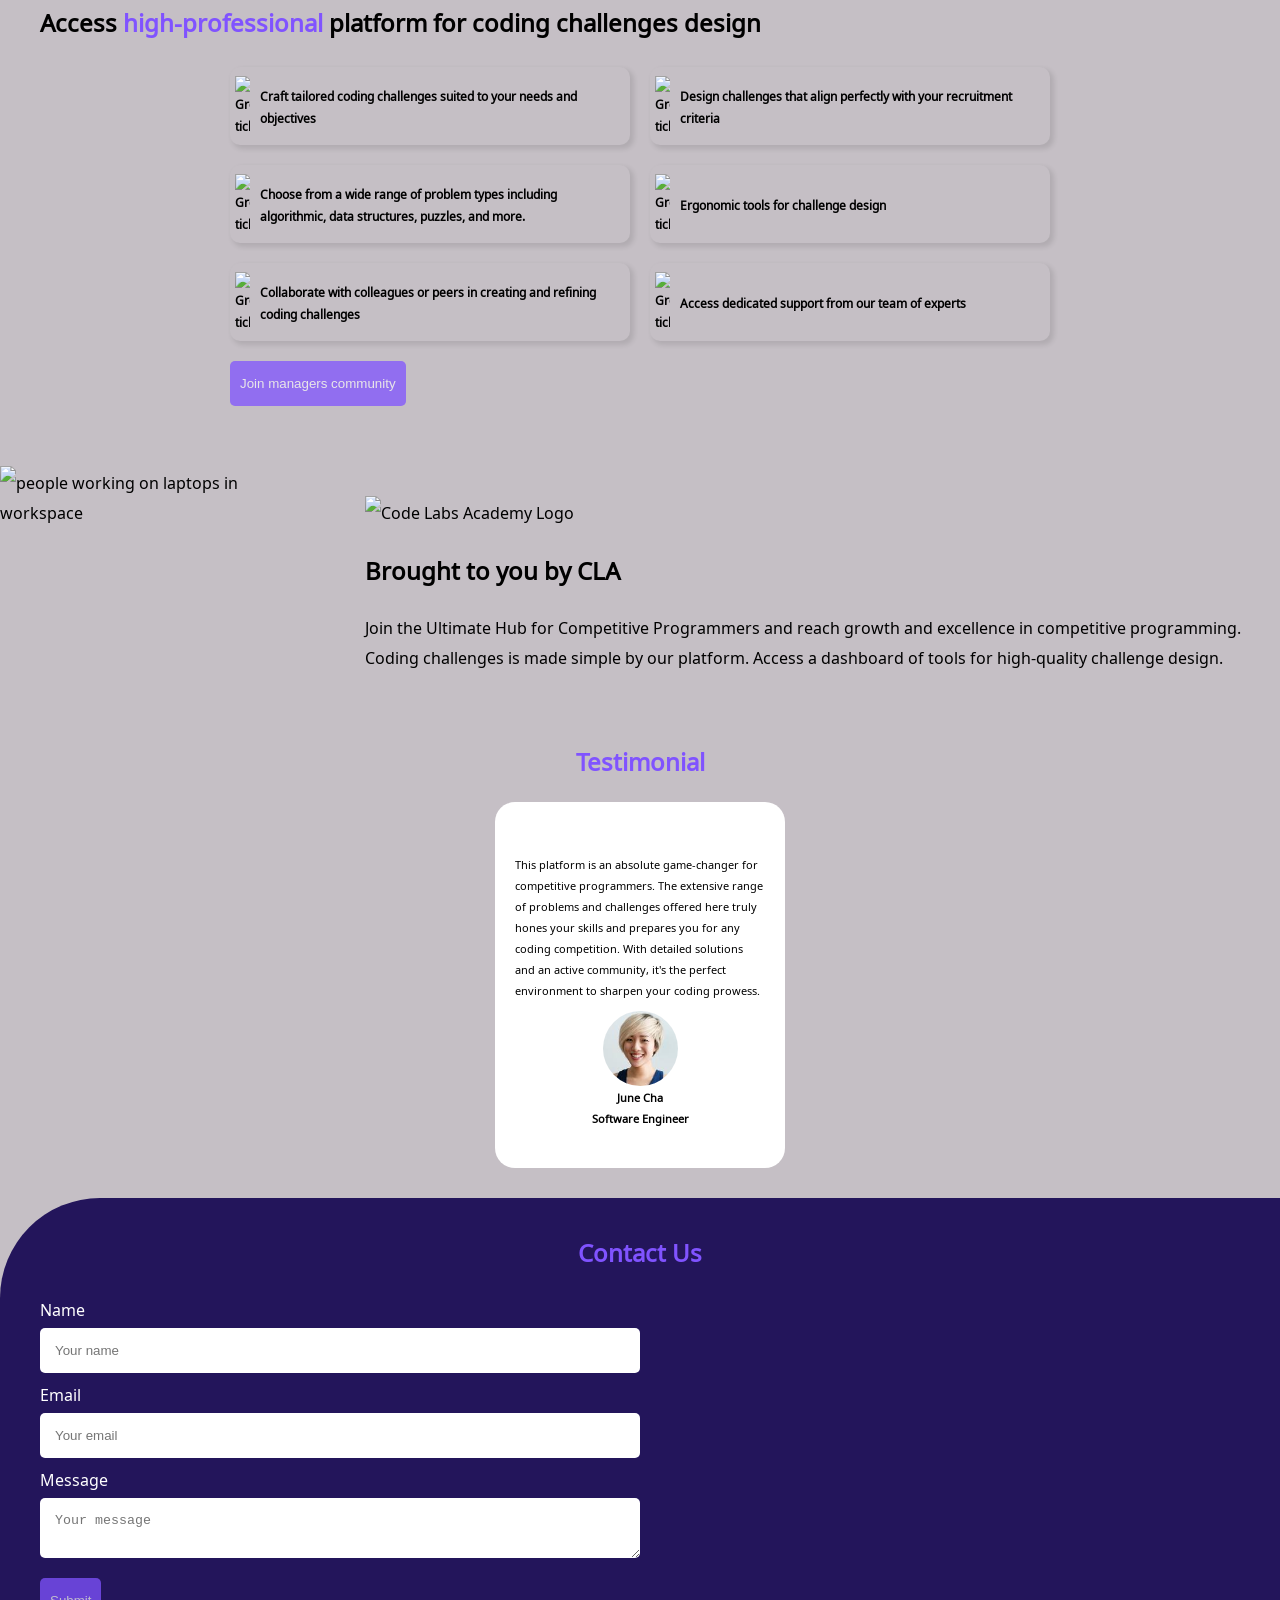
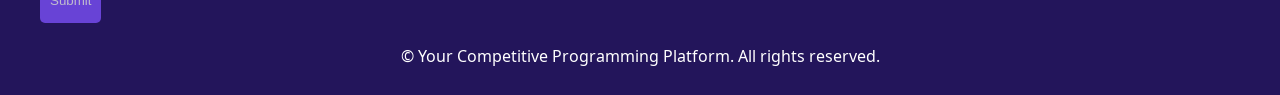
==== commit 4126bc6f: "fix undo hamburger menu for desktop" ====
--- a/index.html
+++ b/index.html
@@ -34,7 +34,7 @@
         />
         <div class="menu-content">
           <a href="#for-coders">For coders</a>
-          <a href="#for-developers">For developers</a>
+          <a href="#for-managers">For developers</a>
           <a href="pages/signup.html">
             <button type="button" id="joinBtn">Join now</button>
           </a>
--- a/css/landingpage.css
+++ b/css/landingpage.css
@@ -39,7 +39,8 @@
   top: 100%;
   right: 0;
   min-width: 100px;
-  background-color: var(--white-color);
+  background-color: rgba(255, 255, 255, 0.8);
+  border-radius: 10%;
   box-shadow: 0 4px 8px rgba(0, 0, 0, 0.1);
   padding: 5px;
 }
@@ -284,7 +285,24 @@
       gap: 15px;
     }
 
-    nav > .nav-menu .menu-content a {
+    .nav-menu .menu-btn {
+      display: none;
+    }
+
+    /* Undo hovering for mobile and tablet*/
+    .nav-menu .menu-content,
+    .nav-menu:hover .menu-content,
+    .nav-menu:focus-within .menu-content {
+      display: flex;
+      position: static;
+      align-items: center;
+      gap: 20px;
+      background-color: transparent;
+      box-shadow: none;
+      min-width: auto;
+    }
+
+    .nav-menu .menu-content a {
       font-size: 16px;
     }
 
